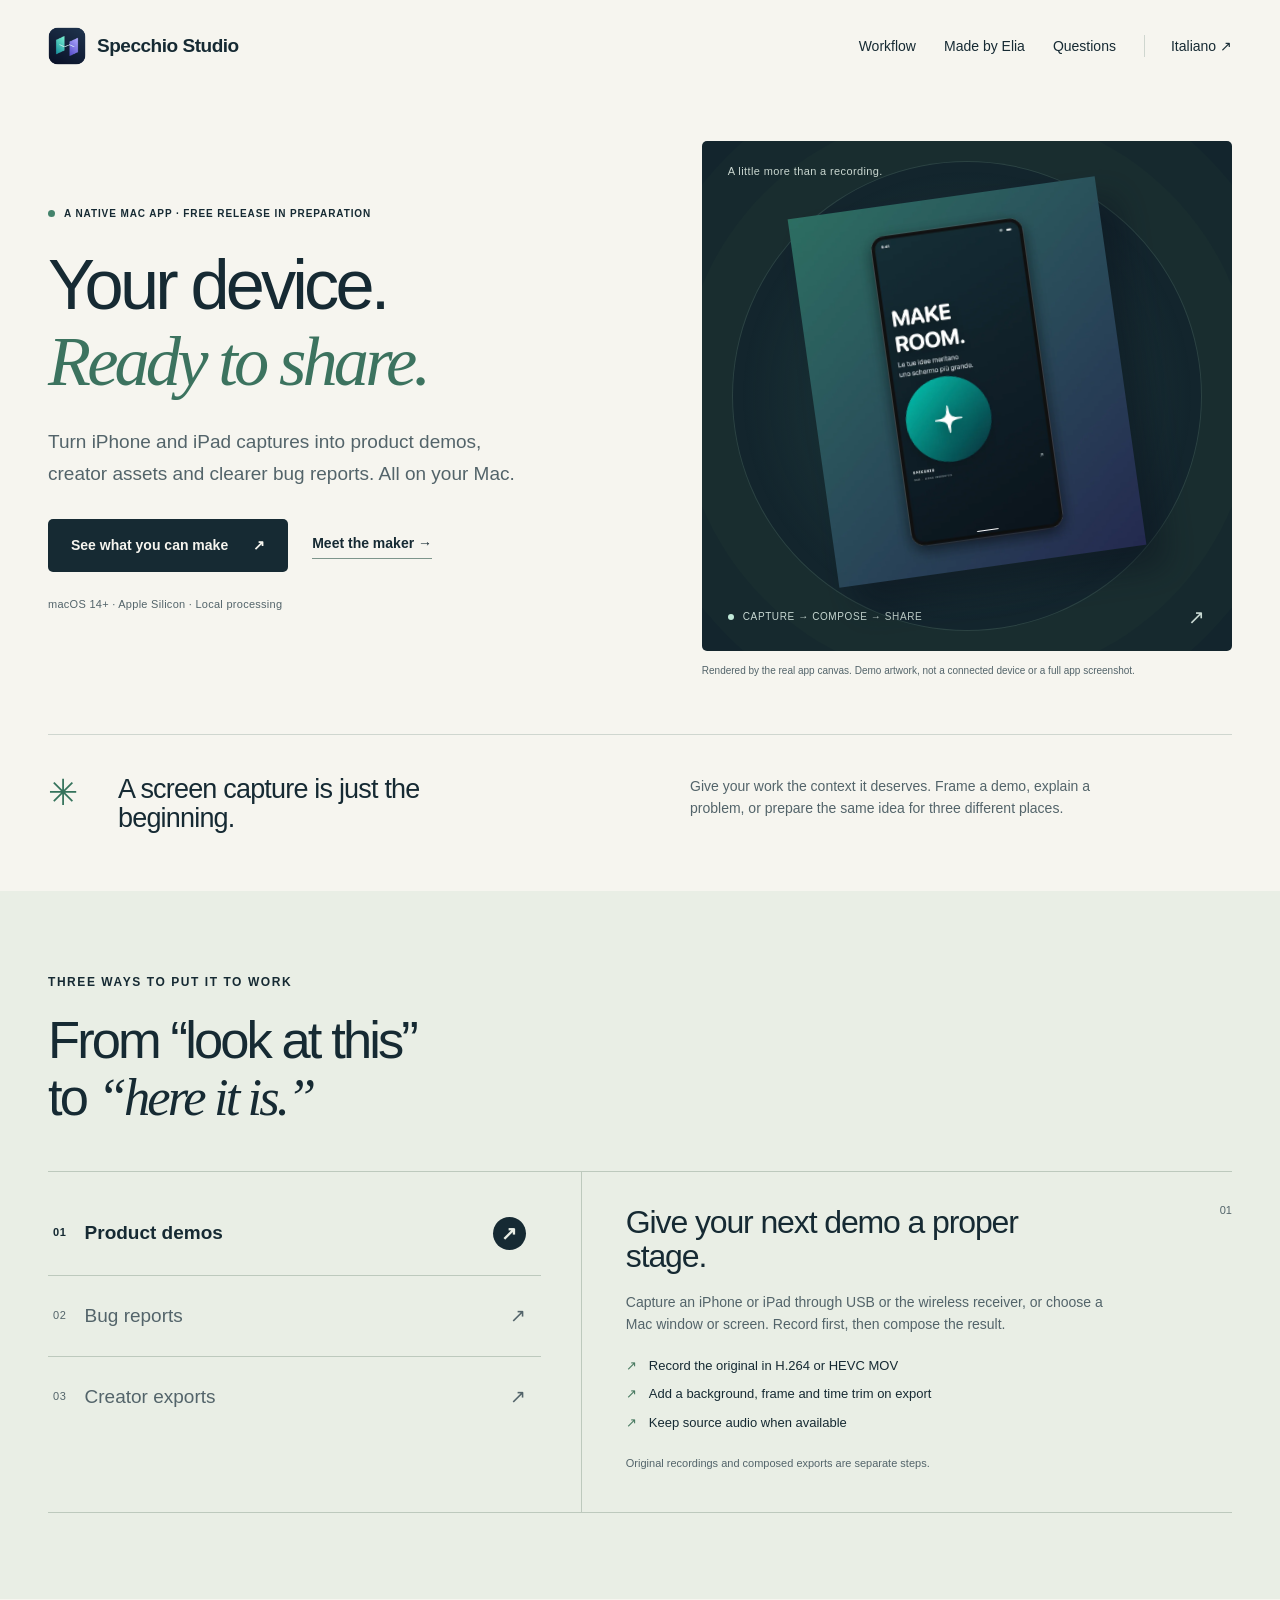
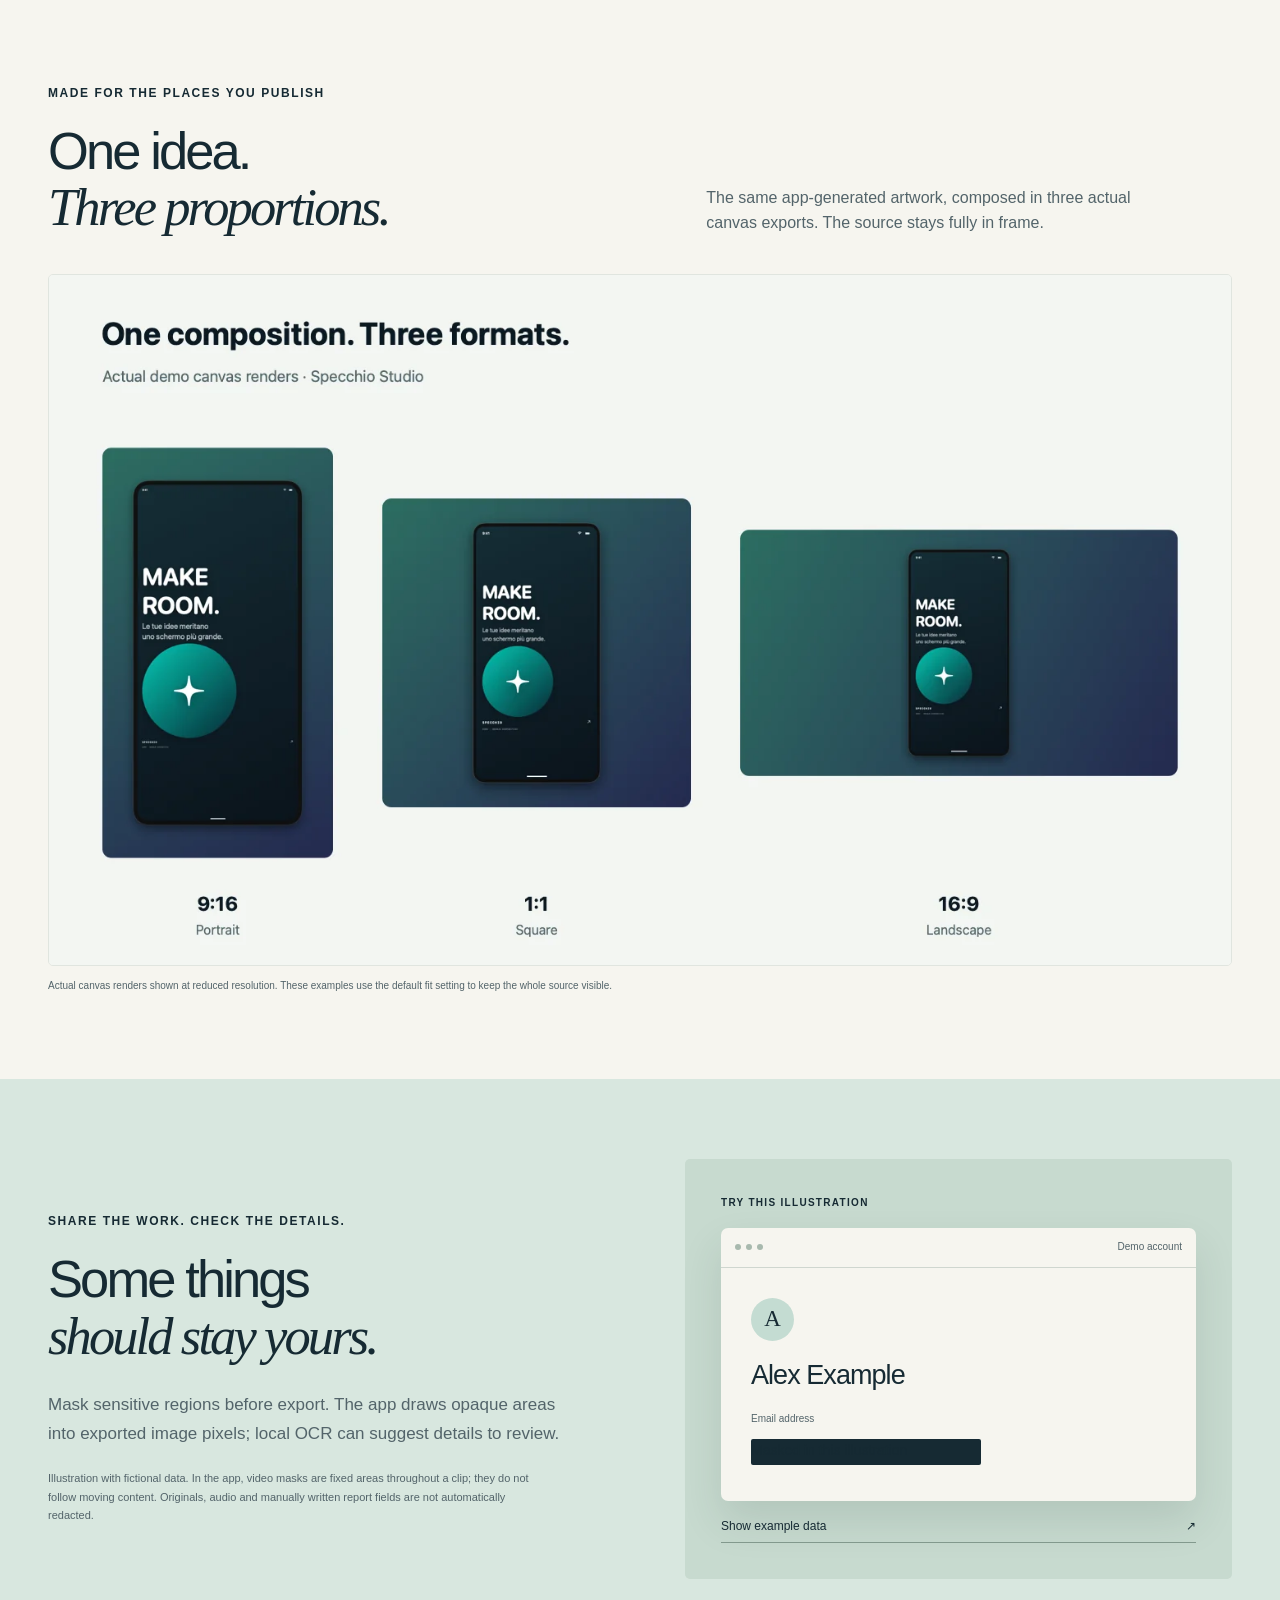
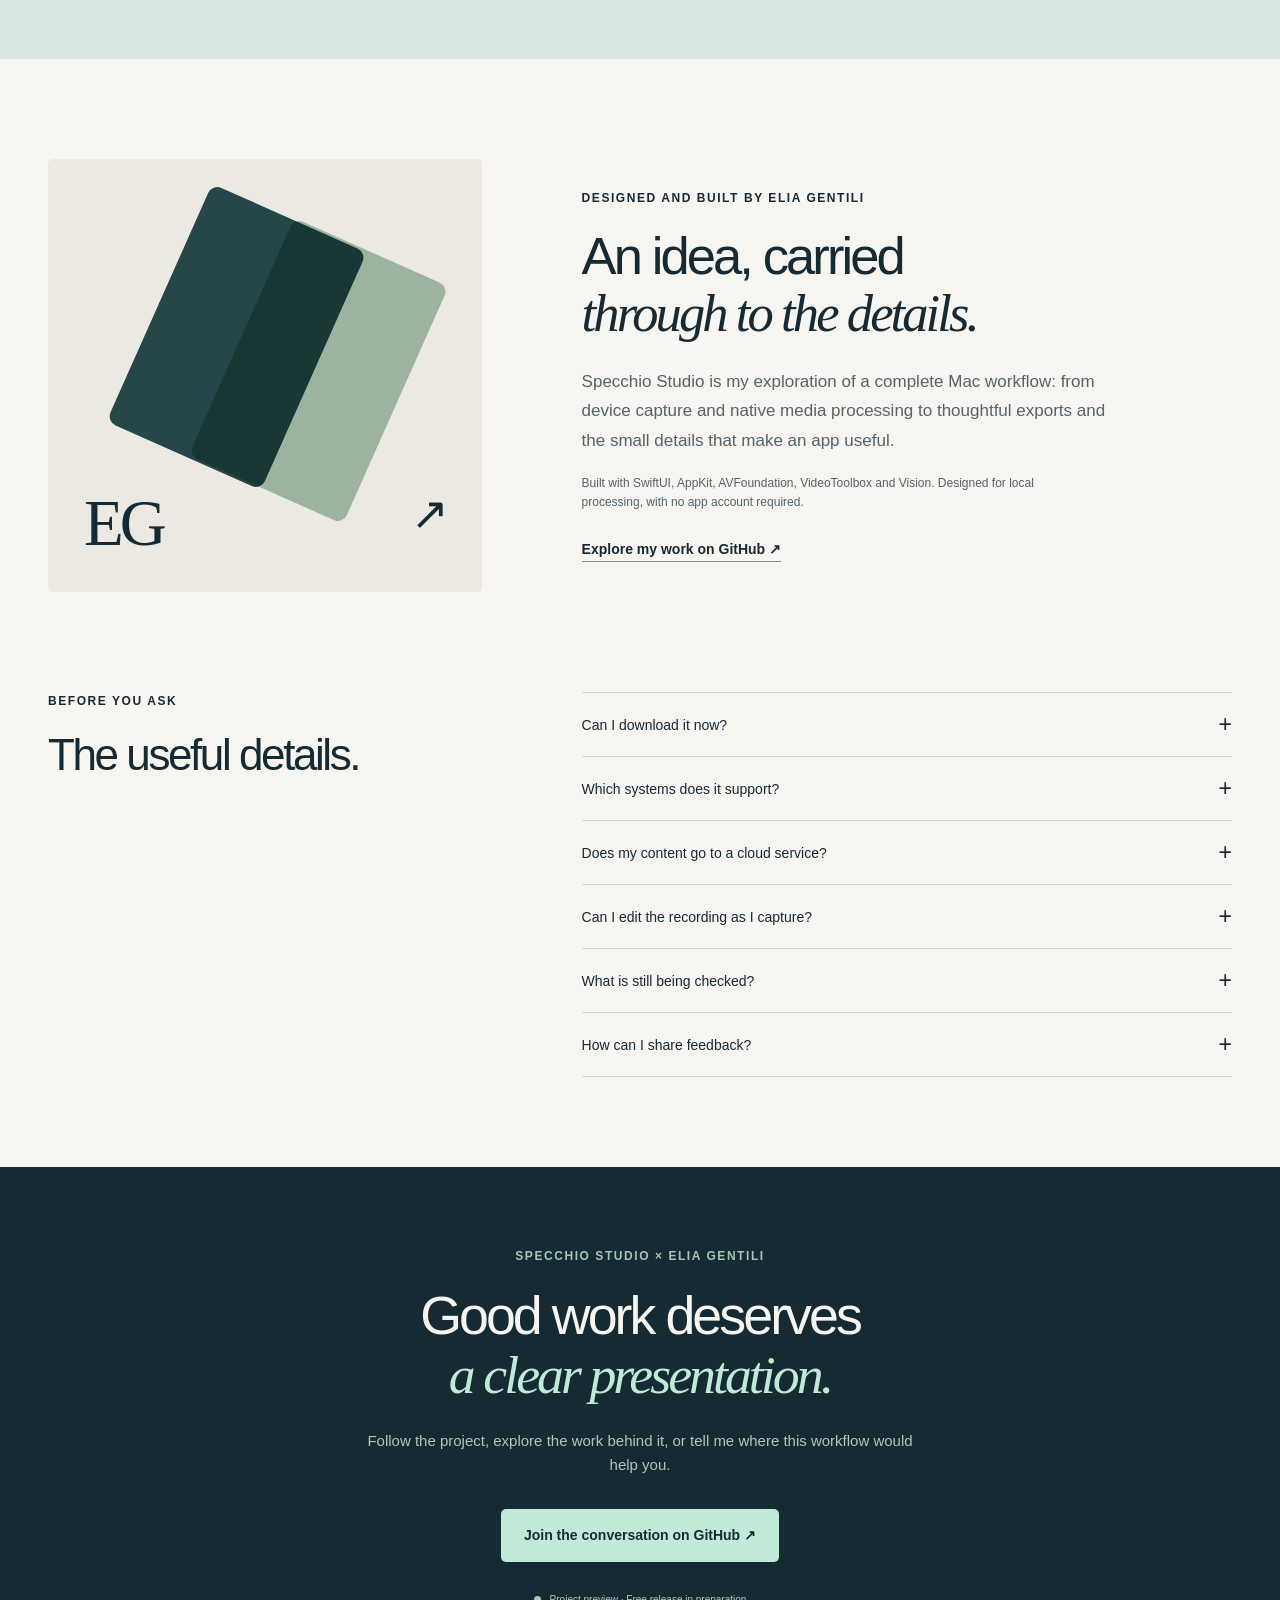
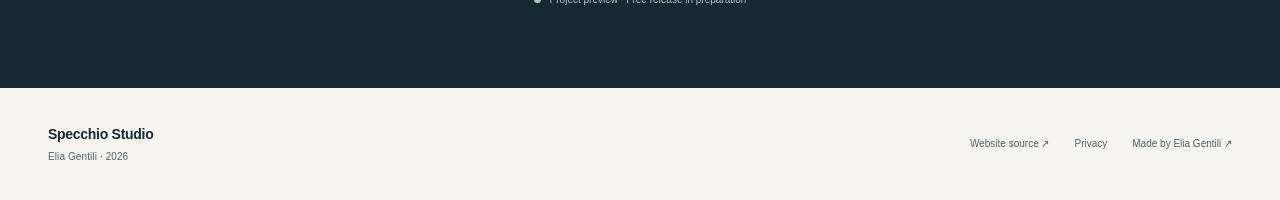
==== docs/index.html @ d6e0bd84 "Build bilingual product marketing and GitHub Pages preview" ====
<!doctype html>
<html lang="en" class="no-js"><head><meta charset="utf-8"><meta name="viewport" content="width=device-width, initial-scale=1">
<title>Specchio Studio — Your device. Ready to share.</title><meta name="description" content="A native Mac workflow by Elia Gentili for iPhone and iPad demos, annotated bug reports and creator exports. Preview of a free release in preparation.">
<meta name="theme-color" content="#f6f5ef"><meta name="color-scheme" content="light">
<link rel="canonical" href="https://eliagentili.github.io/specchio-studio-site/"><link rel="alternate" hreflang="en" href="https://eliagentili.github.io/specchio-studio-site/"><link rel="alternate" hreflang="it" href="https://eliagentili.github.io/specchio-studio-site/it/"><link rel="alternate" hreflang="x-default" href="https://eliagentili.github.io/specchio-studio-site/">
<meta property="og:type" content="website"><meta property="og:title" content="Specchio Studio — Your device. Ready to share."><meta property="og:description" content="A native Mac workflow by Elia Gentili for iPhone and iPad demos, annotated bug reports and creator exports. Preview of a free release in preparation."><meta property="og:url" content="https://eliagentili.github.io/specchio-studio-site/"><meta property="og:site_name" content="Specchio Studio"><meta property="og:locale" content="en_US"><meta property="og:image" content="https://eliagentili.github.io/specchio-studio-site/assets/social-card.png"><meta property="og:image:width" content="1200"><meta property="og:image:height" content="630"><meta property="og:image:alt" content="Specchio Studio — Elia Gentili">
<meta name="twitter:image:alt" content="Specchio Studio — Elia Gentili"><meta name="twitter:card" content="summary_large_image"><meta name="twitter:title" content="Specchio Studio — Your device. Ready to share."><meta name="twitter:description" content="A native Mac workflow by Elia Gentili for iPhone and iPad demos, annotated bug reports and creator exports. Preview of a free release in preparation."><meta name="twitter:image" content="https://eliagentili.github.io/specchio-studio-site/assets/social-card.png">
<link rel="icon" href="assets/favicon.svg" type="image/svg+xml"><link rel="apple-touch-icon" href="assets/app-icon.png"><link rel="stylesheet" href="styles.css"><script src="site.js" defer></script><script type="application/ld+json">{"@context": "https://schema.org", "@type": "WebSite", "name": "Specchio Studio", "url": "https://eliagentili.github.io/specchio-studio-site/", "inLanguage": ["en", "it"], "description": "A native Mac workflow by Elia Gentili for iPhone and iPad demos, annotated bug reports and creator exports. Preview of a free release in preparation.", "author": {"@type": "Person", "name": "Elia Gentili", "url": "https://github.com/eliagentili"}}</script></head><body><a class="skip" href="#main">Skip to content</a>
<header class="shell header"><a class="brand" href="./" aria-label="Specchio Studio"><img src="assets/app-icon.png" width="38" height="38" alt=""><span>Specchio Studio</span></a><nav aria-label="Main navigation"><a href="#workflow">Workflow</a><a href="#maker">Made by Elia</a><a href="#questions">Questions</a><a class="language" href="it/" lang="it" hreflang="it">Italiano <span aria-hidden="true">↗</span></a></nav></header>
<main id="main">
<section class="shell hero"><div class="hero-copy"><p class="eyebrow status"><span></span>A native Mac app · Free release in preparation</p><h1>Your device.<br><em>Ready to share.</em></h1><p class="hero-intro">Turn iPhone and iPad captures into product demos, creator assets and clearer bug reports. All on your Mac.</p><div class="actions"><a class="button" href="#workflow">See what you can make <span aria-hidden="true">↗</span></a><a class="text-link" href="#maker">Meet the maker <span aria-hidden="true">→</span></a></div><p class="requirements">macOS 14+ · Apple Silicon · Local processing</p></div><figure class="hero-figure"><div class="stage"><p class="stage-label">A little more than a recording.</p><div class="stage-orbit" aria-hidden="true"></div><img class="hero-art" src="assets/demo-preview.webp" width="1000" height="1200" alt="Actual app-generated demo composition: MAKE ROOM artwork in a generic device frame on a green and navy background." fetchpriority="high"><div class="stage-bottom"><span class="stage-dot"></span>Capture → Compose → Share<span aria-hidden="true">↗</span></div></div><figcaption>Rendered by the real app canvas. Demo artwork, not a connected device or a full app screenshot.</figcaption></figure></section>
<div class="shell bridge"><span class="asterisk" aria-hidden="true">✳</span><h2>A screen capture is just the beginning.</h2><p>Give your work the context it deserves. Frame a demo, explain a problem, or prepare the same idea for three different places.</p></div>
<section class="workflow-wrap" id="workflow"><div class="shell"><p class="eyebrow">Three ways to put it to work</p><h2 class="section-title">From “look at this”<br>to <em>“here it is.”</em></h2><div class="workflow"><div class="workflow-tabs" role="tablist" aria-label="Workflows"><button id="tab-0" class="workflow-tab" role="tab" aria-selected="true" aria-controls="panel-0" tabindex="0" type="button"><span>01</span>Product demos<span class="tab-arrow" aria-hidden="true">↗</span></button><button id="tab-1" class="workflow-tab" role="tab" aria-selected="false" aria-controls="panel-1" tabindex="-1" type="button"><span>02</span>Bug reports<span class="tab-arrow" aria-hidden="true">↗</span></button><button id="tab-2" class="workflow-tab" role="tab" aria-selected="false" aria-controls="panel-2" tabindex="-1" type="button"><span>03</span>Creator exports<span class="tab-arrow" aria-hidden="true">↗</span></button></div><div class="workflow-panels"><section id="panel-0" class="workflow-panel" role="tabpanel" aria-labelledby="tab-0" tabindex="0" ><span class="panel-number" aria-hidden="true">01</span><h3>Give your next demo a proper stage.</h3><p>Capture an iPhone or iPad through USB or the wireless receiver, or choose a Mac window or screen. Record first, then compose the result.</p><ul><li>Record the original in H.264 or HEVC MOV</li><li>Add a background, frame and time trim on export</li><li>Keep source audio when available</li></ul><p class="fine">Original recordings and composed exports are separate steps.</p></section><section id="panel-1" class="workflow-panel" role="tabpanel" aria-labelledby="tab-1" tabindex="0" hidden><span class="panel-number" aria-hidden="true">02</span><h3>Make the problem easier to understand.</h3><p>Put steps, expected behavior and the actual result beside an annotated screenshot. Export one folder with Markdown, JSON and image attachments.</p><ul><li>Annotate and extract text with local OCR</li><li>Draw opaque masks or review OCR suggestions</li><li>Unmasked originals are excluded by default</li></ul><p class="fine">Review report text and attachments before sharing. Detection can miss sensitive details.</p></section><section id="panel-2" class="workflow-panel" role="tabpanel" aria-labelledby="tab-2" tabindex="0" hidden><span class="panel-number" aria-hidden="true">03</span><h3>One composition. More places to share it.</h3><p>Prepare portrait, square and landscape assets together, with a cover and a file manifest. Save a style to make the next export feel consistent.</p><ul><li>9:16, 1:1 and 16:9 image or video packages</li><li>A cover with an optional title</li><li>Reusable backgrounds, framing and orientation</li></ul><p class="fine">Video presets: 1080 × 1920, 1080 × 1080 and 1920 × 1080.</p></section></div></div></div></section>
<section class="shell formats"><div class="split-heading"><div><p class="eyebrow">Made for the places you publish</p><h2 class="section-title">One idea.<br><em>Three proportions.</em></h2></div><p>The same app-generated artwork, composed in three actual canvas exports. The source stays fully in frame.</p></div><figure><img src="assets/formats-proof.webp" width="1440" height="840" alt="Three real app canvas renders of the same demo in portrait 9:16, square 1:1 and landscape 16:9." loading="lazy"><figcaption>Actual canvas renders shown at reduced resolution. These examples use the default fit setting to keep the whole source visible.</figcaption></figure></section>
<section class="privacy-wrap"><div class="shell privacy-grid"><div><p class="eyebrow">Share the work. Check the details.</p><h2 class="section-title">Some things<br><em>should stay yours.</em></h2><p class="section-body">Mask sensitive regions before export. The app draws opaque areas into exported image pixels; local OCR can suggest details to review.</p><p class="fine">Illustration with fictional data. In the app, video masks are fixed areas throughout a clip; they do not follow moving content. Originals, audio and manually written report fields are not automatically redacted.</p></div><div class="privacy-example"><p class="eyebrow">Try this illustration</p><div class="sample-card"><div class="sample-bar"><span></span><span></span><span></span><span class="sample-title">Demo account</span></div><div class="sample-content"><span class="avatar" aria-hidden="true">A</span><h3>Alex Example</h3><p>Email address</p><div class="sample-value" aria-live="polite"><span class="mask-placeholder">Masked in this illustration</span><span class="example-email" hidden>demo@example.invalid</span></div></div></div><button class="mask-toggle" type="button" aria-pressed="false" data-show="Show example data" data-hide="Hide example data">Show example data <span aria-hidden="true">↗</span></button></div></div></section>
<section class="shell maker" id="maker"><div class="maker-mark" aria-hidden="true"><div class="mirror-one"></div><div class="mirror-two"></div><span>EG<span>↗</span></span></div><div><p class="eyebrow">Designed and built by Elia Gentili</p><h2 class="section-title">An idea, carried<br><em>through to the details.</em></h2><p class="section-body">Specchio Studio is my exploration of a complete Mac workflow: from device capture and native media processing to thoughtful exports and the small details that make an app useful.</p><p class="maker-stack">Built with SwiftUI, AppKit, AVFoundation, VideoToolbox and Vision. Designed for local processing, with no app account required.</p><a class="text-link" href="https://github.com/eliagentili">Explore my work on GitHub ↗</a></div></section>
<section class="shell questions" id="questions"><div><p class="eyebrow">Before you ask</p><h2 class="section-title">The useful details.</h2></div><div class="faq-list"><details><summary>Can I download it now?<span aria-hidden="true">+</span></summary><p>This is a preview. A free release is being prepared; there is no public app download yet. Release review and further physical-device testing are still in progress.</p></details><details><summary>Which systems does it support?<span aria-hidden="true">+</span></summary><p>The current target is macOS 14 or later on Apple Silicon. The app captures iPhone, iPad and Mac sources. There are no Windows or Linux versions. The current app interface is in Italian.</p></details><details><summary>Does my content go to a cloud service?<span aria-hidden="true">+</span></summary><p>Capture, OCR and composition run locally on your Mac, without an app account. This website has no analytics, advertising, remote fonts or third-party embeds. GitHub hosts it and handles ordinary request data.</p></details><details><summary>Can I edit the recording as I capture?<span aria-hidden="true">+</span></summary><p>The app records the source first. You then open the video composition tool to add framing, backgrounds, trim and fixed privacy masks. Composed video exports use H.264.</p></details><details><summary>What is still being checked?<span aria-hidden="true">+</span></summary><p>More tests with physical devices, long sessions and first launch on another Mac are pending. The current local build is not notarized. Code and asset provenance, name availability and distribution rights also need review before an app release.</p></details><details><summary>How can I share feedback?<span aria-hidden="true">+</span></summary><p>Use the public website repository for suggestions about the project and its presentation. Do not include personal data or private recordings in a public issue.</p></details></div></section>
<section class="closing"><div class="shell"><p class="eyebrow">Specchio Studio × Elia Gentili</p><h2 class="section-title">Good work deserves<br><em>a clear presentation.</em></h2><p>Follow the project, explore the work behind it, or tell me where this workflow would help you.</p><a class="button light" href="https://github.com/eliagentili/specchio-studio-site/issues">Join the conversation on GitHub ↗</a><p class="closing-status"><span></span>Project preview · Free release in preparation</p></div></section></main><footer class="shell footer"><a class="wordmark" href="./">Specchio Studio<span class="footer-by">Elia Gentili · 2026</span></a><div><a href="https://github.com/eliagentili/specchio-studio-site">Website source ↗</a><a href="privacy.html">Privacy</a><a href="https://github.com/eliagentili">Made by Elia Gentili ↗</a></div></footer></body></html>
---- docs/styles.css ----
:root{--paper:#f6f5ef;--ink:#162a33;--muted:#53646a;--mint:#c1e9d8;--line:#cfd6cf;--serif:Georgia,'Times New Roman',serif;--sans:-apple-system,BlinkMacSystemFont,'Segoe UI',sans-serif}*{box-sizing:border-box}html{scroll-behavior:smooth;scroll-padding-top:32px}body{margin:0;background:var(--paper);color:var(--ink);font-family:var(--sans);font-size:16px;line-height:1.6;-webkit-font-smoothing:antialiased}a{color:inherit;text-underline-offset:5px}button{font:inherit;cursor:pointer}a,button,summary{-webkit-tap-highlight-color:transparent}a:focus-visible,button:focus-visible,summary:focus-visible,[tabindex]:focus-visible{outline:3px solid #417e69;outline-offset:6px}button[hidden],[hidden]{display:none!important}img{max-width:100%;height:auto;display:block}figure,p,h1,h2,h3{margin:0}em{font-family:var(--serif);font-weight:400}h1,h2,h3{line-height:1.08;font-weight:500;letter-spacing:-.055em}h1{font-size:clamp(54px,5.5vw,82px)}h1 em{color:#3c735f}h3{font-size:32px;letter-spacing:-.035em}.shell{width:min(1256px,calc(100% - 96px));margin-inline:auto}.header{display:flex;align-items:center;justify-content:space-between;gap:30px;padding-block:27px}.brand{display:flex;align-items:center;gap:11px;font-weight:650;letter-spacing:-.025em;text-decoration:none;font-size:19px}.brand img{border-radius:10px}.header nav{display:flex;gap:28px;align-items:center}.header nav a{font-size:14px;text-decoration:none}.header nav a:hover{text-decoration:underline}.language{border-left:1px solid var(--line);padding-left:26px}.skip{position:absolute;top:-100px;left:20px;z-index:20;background:var(--ink);color:white;padding:12px 20px}.skip:focus{top:12px}.hero{display:grid;grid-template-columns:1.12fr 1fr;gap:60px;padding-top:49px;padding-bottom:55px;align-items:center}.eyebrow{font-size:12px;text-transform:uppercase;letter-spacing:.13em;line-height:1.5;font-weight:600}.status{display:flex;gap:9px;align-items:center;font-size:10px;letter-spacing:.09em;margin-bottom:26px}.status span,.closing-status span{width:7px;height:7px;flex-shrink:0;background:#44836c;border-radius:100%}.hero-intro{font-size:19px;line-height:1.65;max-width:490px;color:var(--muted);margin-top:27px}.actions{display:flex;gap:24px;align-items:center;flex-wrap:wrap;margin-top:30px}.button{display:inline-flex;align-items:center;gap:25px;background:var(--ink);color:var(--paper);padding:16px 23px;border-radius:5px;text-decoration:none;font-size:14px;font-weight:600;line-height:1.5;transition:transform .2s,background .2s}.button:hover{background:#2c4b51;transform:translateY(-2px)}.text-link{font-size:14px;font-weight:600;text-decoration:none;border-bottom:1px solid #7d958b;padding-bottom:4px}.text-link:hover{border-color:var(--ink)}.requirements{margin-top:24px;font-size:11px;letter-spacing:.025em;color:var(--muted)}.stage{position:relative;isolation:isolate;overflow:hidden;background:#13252d;border-radius:5px;padding:22px 26px 18px;min-height:510px;display:flex;flex-direction:column}.stage-label{color:#c9d6cf;font-size:11px;letter-spacing:.035em;z-index:2}.hero-art{width:310px;height:372px;object-fit:contain;align-self:center;transform:rotate(-8deg);margin:15px 0 24px;z-index:2;filter:drop-shadow(18px 23px 16px #08111b70)}.stage-orbit{width:470px;height:470px;border:1px solid #44605880;border-radius:50%;position:absolute;left:50%;top:50%;transform:translate(-50%,-50%);z-index:-1;box-shadow:0 0 0 52px #29463b25,0 0 0 104px #29463b20;background:radial-gradient(circle,#34625870,transparent 68%)}.stage-bottom{display:flex;align-items:center;gap:9px;color:#c8d8d2;letter-spacing:.06em;text-transform:uppercase;font-size:10px;margin-top:auto}.stage-bottom>span:last-child{margin-left:auto;font-size:20px}.stage-dot{width:6px;height:6px;background:var(--mint);border-radius:50%}figcaption{font-size:10px;line-height:1.6;color:var(--muted);margin-top:12px;max-width:600px}.bridge{padding:40px 0 58px;border-top:1px solid var(--line);display:grid;grid-template-columns:40px 1fr 1fr;gap:30px;align-items:start}.asterisk{font-size:36px;line-height:1;color:#35735c}.bridge h2{font-size:27px;letter-spacing:-.03em;max-width:360px}.bridge p{font-size:14px;color:var(--muted);max-width:425px}.workflow-wrap{background:#e9eee5;padding-block:82px 86px}.section-title{font-size:clamp(38px,4.1vw,61px);margin-top:21px}.workflow{display:grid;grid-template-columns:.9fr 1.1fr;margin-top:45px;border-top:1px solid #bdc9bd;border-bottom:1px solid #bdc9bd}.workflow-tabs{padding:20px 40px 20px 0}.workflow-tab{border:0;border-bottom:1px solid #bdc9bd;background:transparent;width:100%;padding:25px 15px 25px 5px;text-align:left;display:flex;align-items:center;gap:18px;color:var(--muted);font-size:19px}.workflow-tab:last-child{border-bottom:0}.workflow-tab>span:first-child{font-size:11px;font-variant-numeric:tabular-nums;letter-spacing:.06em}.tab-arrow{margin-left:auto}.workflow-tab[aria-selected=true]{color:var(--ink);font-weight:600}.workflow-tab[aria-selected=true] .tab-arrow{background:var(--ink);color:#e9eee5;width:33px;height:33px;text-align:center;border-radius:50%;line-height:33px}.workflow-panels{border-left:1px solid #bdc9bd;padding:33px 0 32px 44px;min-height:340px;position:relative}.workflow-panel{max-width:580px}.workflow-panel h3{max-width:450px;padding-right:35px}.workflow-panel p{font-size:14px;margin-top:17px;color:var(--muted);max-width:480px}.workflow-panel ul{list-style:none;padding:0;margin:20px 0;font-size:13px}.workflow-panel li{position:relative;padding-left:23px;margin-bottom:8px}.workflow-panel li:before{content:'↗';position:absolute;left:0;color:#47785f}.fine{font-size:11px!important;line-height:1.7!important;color:var(--muted)}.panel-number{position:absolute;right:0;top:30px;font-size:11px;color:var(--muted)}.formats{padding-block:85px}.split-heading{display:grid;grid-template-columns:1.1fr 1fr;align-items:end;gap:80px}.split-heading>p{font-size:16px;color:var(--muted);max-width:430px}.formats figure{margin-top:38px}.formats figure img{width:100%;border:1px solid #e0e5df;border-radius:5px}.privacy-wrap{background:#d8e7df;padding-block:80px}.privacy-grid{display:grid;grid-template-columns:1fr 1fr;gap:90px;align-items:center}.section-body{font-size:17px;line-height:1.75;color:var(--muted);margin-top:25px;max-width:535px}.privacy-grid .fine{margin-top:20px;max-width:505px}.privacy-example{padding:36px;background:#c7dacf;border-radius:5px}.privacy-example>.eyebrow{font-size:10px;margin-bottom:18px}.sample-card{background:var(--paper);box-shadow:0 20px 40px #243d3420;border-radius:7px;overflow:hidden}.sample-bar{height:40px;border-bottom:1px solid var(--line);display:flex;align-items:center;gap:5px;padding:0 14px}.sample-bar>span:not(.sample-title){width:6px;height:6px;background:#a8b9ae;border-radius:100%}.sample-title{margin-left:auto;font-size:10px;color:var(--muted)}.sample-content{padding:30px}.avatar{display:grid;place-items:center;width:43px;height:43px;background:#c4dcd2;border-radius:50%;margin-bottom:20px;font-family:var(--serif);font-size:23px}.sample-content h3{font-size:27px}.sample-content p{font-size:10px;color:var(--muted);margin-top:21px}.sample-value{height:38px;margin-top:6px;font-size:14px;display:flex;align-items:center}.mask-placeholder{background:var(--ink);color:var(--ink);display:block;width:100%;max-width:230px;height:26px;border-radius:2px;overflow:hidden;user-select:none}.mask-toggle{background:transparent;border:0;border-bottom:1px solid #82998d;display:flex;align-items:center;justify-content:space-between;gap:12px;font-size:12px;padding:16px 0 6px;width:100%;color:var(--ink)}.maker{display:grid;grid-template-columns:.8fr 1.2fr;gap:100px;align-items:center;padding-block:100px}.maker-mark{background:#ebe9e1;position:relative;aspect-ratio:1;border-radius:5px;overflow:hidden;display:flex;align-items:end;padding:36px}.mirror-one,.mirror-two{position:absolute;width:39%;height:60%;transform:rotate(24deg);top:11%;left:24%;background:#254749;border-radius:10px}.mirror-two{left:43%;top:19%;background:#a9c5b4;mix-blend-mode:multiply}.maker-mark>span{font-family:var(--serif);font-size:65px;letter-spacing:-.06em;line-height:1;width:100%;display:flex;justify-content:space-between}.maker-mark>span>span{font-family:var(--sans);font-size:45px}.maker-stack{font-size:12px;color:var(--muted);margin:18px 0 24px;max-width:500px}.questions{display:grid;grid-template-columns:.8fr 1.2fr;gap:100px;padding-block:0 90px}.questions .section-title{font-size:44px}.faq-list details{border-top:1px solid var(--line)}.faq-list details:last-child{border-bottom:1px solid var(--line)}summary{list-style:none;cursor:pointer;display:flex;align-items:center;justify-content:space-between;gap:20px;padding:20px 0;font-size:14px;font-weight:500}summary::-webkit-details-marker{display:none}summary span{font-size:23px;font-weight:300;line-height:1}details[open] summary span{transform:rotate(45deg)}details p{font-size:13px;color:var(--muted);padding:0 28px 22px 0;max-width:550px}.closing{background:var(--ink);color:var(--paper);padding-block:80px;text-align:center}.closing .eyebrow{color:#a5c5b6}.closing .section-title{font-size:clamp(36px,4.2vw,61px)}.closing .section-title em{color:var(--mint)}.closing p:not(.eyebrow){font-size:15px;color:#b4c4c4;max-width:560px;margin:25px auto}.button.light{background:var(--mint);color:var(--ink);margin-top:7px}.button.light:hover{background:#d6f1e4}.closing p.closing-status{font-size:10px;display:flex;align-items:center;justify-content:center;gap:9px;margin-bottom:0;margin-top:30px}.closing-status span{background:#9bcfb6}.footer{display:flex;justify-content:space-between;align-items:center;gap:30px;padding-block:35px}.footer .wordmark{font-size:14px;text-decoration:none;font-weight:600;letter-spacing:-.02em}.footer-by{display:block;font-size:10px;font-weight:400;letter-spacing:.01em;color:var(--muted);margin-top:4px}.footer>div{display:flex;gap:25px;flex-wrap:wrap}.footer>div a{font-size:10px;text-decoration:none;color:var(--muted)}.footer>div a:hover{text-decoration:underline}.prose{max-width:800px;padding-block:80px 100px;min-height:70vh}.prose h1{font-size:clamp(45px,6vw,70px);margin-block:22px 40px}.prose p:not(.eyebrow){margin-bottom:25px;color:var(--muted)}.prose .button{margin-top:15px}@media(min-width:1500px){.hero{padding-top:70px;padding-bottom:75px}.stage{min-height:570px}.hero-art{width:345px;height:414px;margin-top:22px}}@media(max-width:1100px){.shell{width:calc(100% - 64px)}.hero{gap:35px;grid-template-columns:1.1fr 1fr}.stage{min-height:465px;padding-inline:20px}.hero-art{width:270px;height:324px}.hero-intro{font-size:17px}.actions{gap:18px}.button{padding:14px 18px;gap:13px}.privacy-grid{gap:50px}.privacy-example{padding:26px}.maker,.questions{gap:65px}.header nav{gap:18px}}@media(max-width:800px){.shell{width:calc(100% - 40px)}.header{padding-block:20px}.brand{font-size:16px}.brand img{width:32px;height:32px}.header nav{gap:18px}.header nav a:not(.language){display:none}.language{border-left:0;padding-left:0}.hero{grid-template-columns:1fr;padding-top:33px;gap:35px;padding-bottom:35px}.hero-copy{max-width:610px}.hero h1{font-size:clamp(50px,8.4vw,70px)}.hero-intro{font-size:18px;max-width:540px}.status{font-size:9px}.requirements{font-size:10px}.hero-figure{max-width:580px;width:100%;margin-inline:auto}.stage{min-height:460px}.hero-art{width:285px;height:342px;margin-block:9px 17px}.bridge{grid-template-columns:30px 1fr;gap:20px;padding-block:30px 40px}.bridge p{grid-column:2;max-width:560px}.bridge h2{max-width:none;font-size:25px}.asterisk{font-size:29px}.workflow-wrap{padding-block:55px}.section-title{font-size:clamp(37px,7vw,52px)}.workflow{grid-template-columns:1fr;margin-top:30px}.workflow-tabs{display:flex;padding:0;border-bottom:1px solid #bdc9bd;gap:15px}.workflow-tab{font-size:12px;gap:8px;padding:21px 0;border:0;align-items:center;justify-content:center}.workflow-tab .tab-arrow{display:none}.workflow-tab[aria-selected=true]{box-shadow:inset 0 -2px var(--ink)}.workflow-tab>span:first-child{font-size:9px}.workflow-panels{padding:30px 0;border:0;min-height:365px}.workflow-panel h3{font-size:29px}.workflow-panel p{max-width:600px}.workflow-panel ul{font-size:12px}.panel-number{top:30px}.split-heading{grid-template-columns:1fr;gap:23px}.split-heading>p{max-width:560px}.formats{padding-block:55px}.formats figure{margin-top:30px}.privacy-wrap{padding-block:55px}.privacy-grid{grid-template-columns:1fr;gap:30px}.privacy-example{max-width:500px;width:100%;padding:30px;margin-inline:auto}.section-body{font-size:16px}.maker{grid-template-columns:1fr;gap:35px;padding-block:55px}.maker-mark{max-width:360px;width:100%;aspect-ratio:1.2}.maker-mark>span{font-size:55px}.maker-stack{max-width:600px}.questions{grid-template-columns:1fr;gap:30px;padding-bottom:55px}.questions .section-title{font-size:38px}.closing{padding-block:55px}.footer{align-items:start;padding-block:28px;gap:25px}.footer>div{gap:12px;flex-direction:column}.prose{padding-block:45px 65px}}@media(prefers-reduced-motion:reduce){html{scroll-behavior:auto}*,*:before,*:after{transition:none!important;animation:none!important}}@media print{.header nav,.actions,.mask-toggle,.closing,.footer,.stage-orbit{display:none}.shell{width:100%}.hero,.privacy-grid,.maker,.questions{gap:25px}.workflow-panels [hidden]{display:block!important}.workflow-tabs{display:none}.workflow{display:block}.workflow-panel{break-inside:avoid;margin-bottom:30px}.stage{print-color-adjust:exact;-webkit-print-color-adjust:exact}body{font-size:12px}section{break-inside:avoid}}
.no-js .workflow-tabs,.no-js .mask-toggle{display:none}.no-js .workflow-panel[hidden]{display:block!important}.no-js .workflow-panel+.workflow-panel{margin-top:35px;padding-top:35px;border-top:1px solid var(--line)}.no-js .panel-number{display:none}
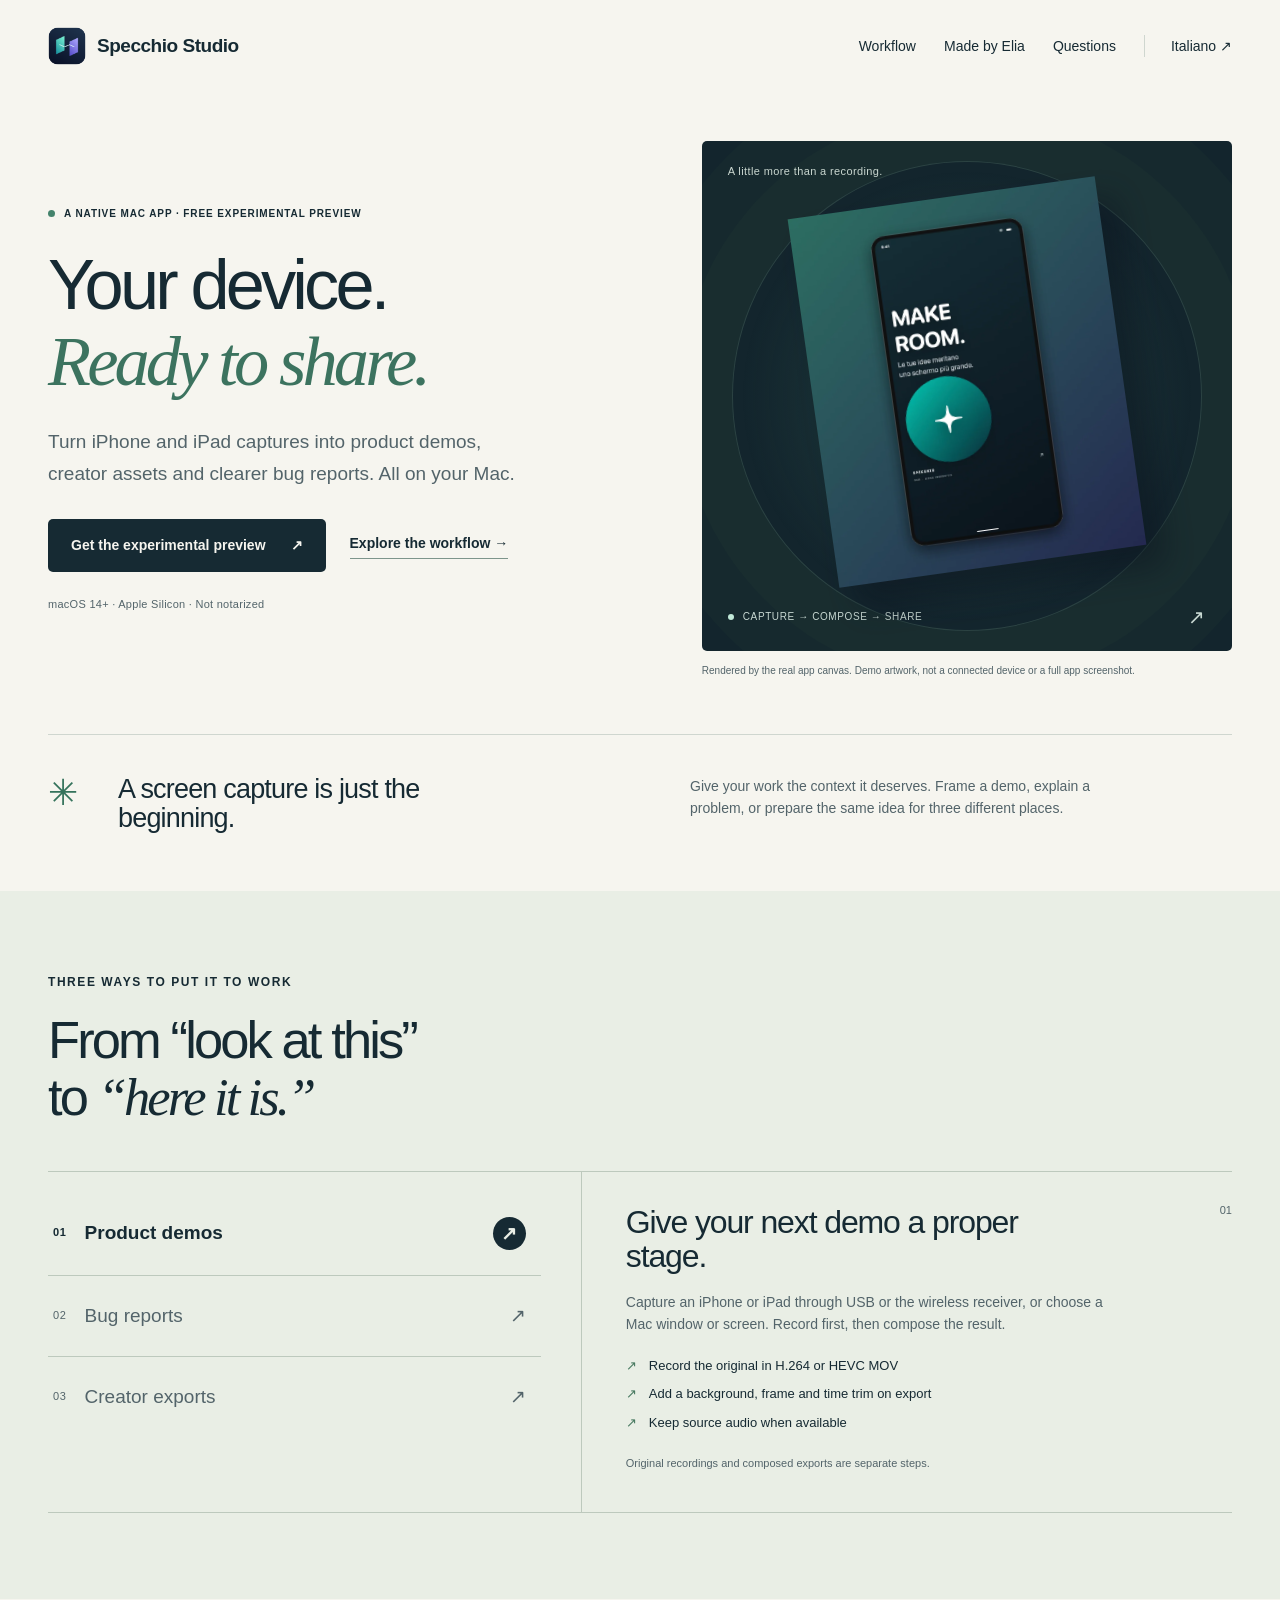
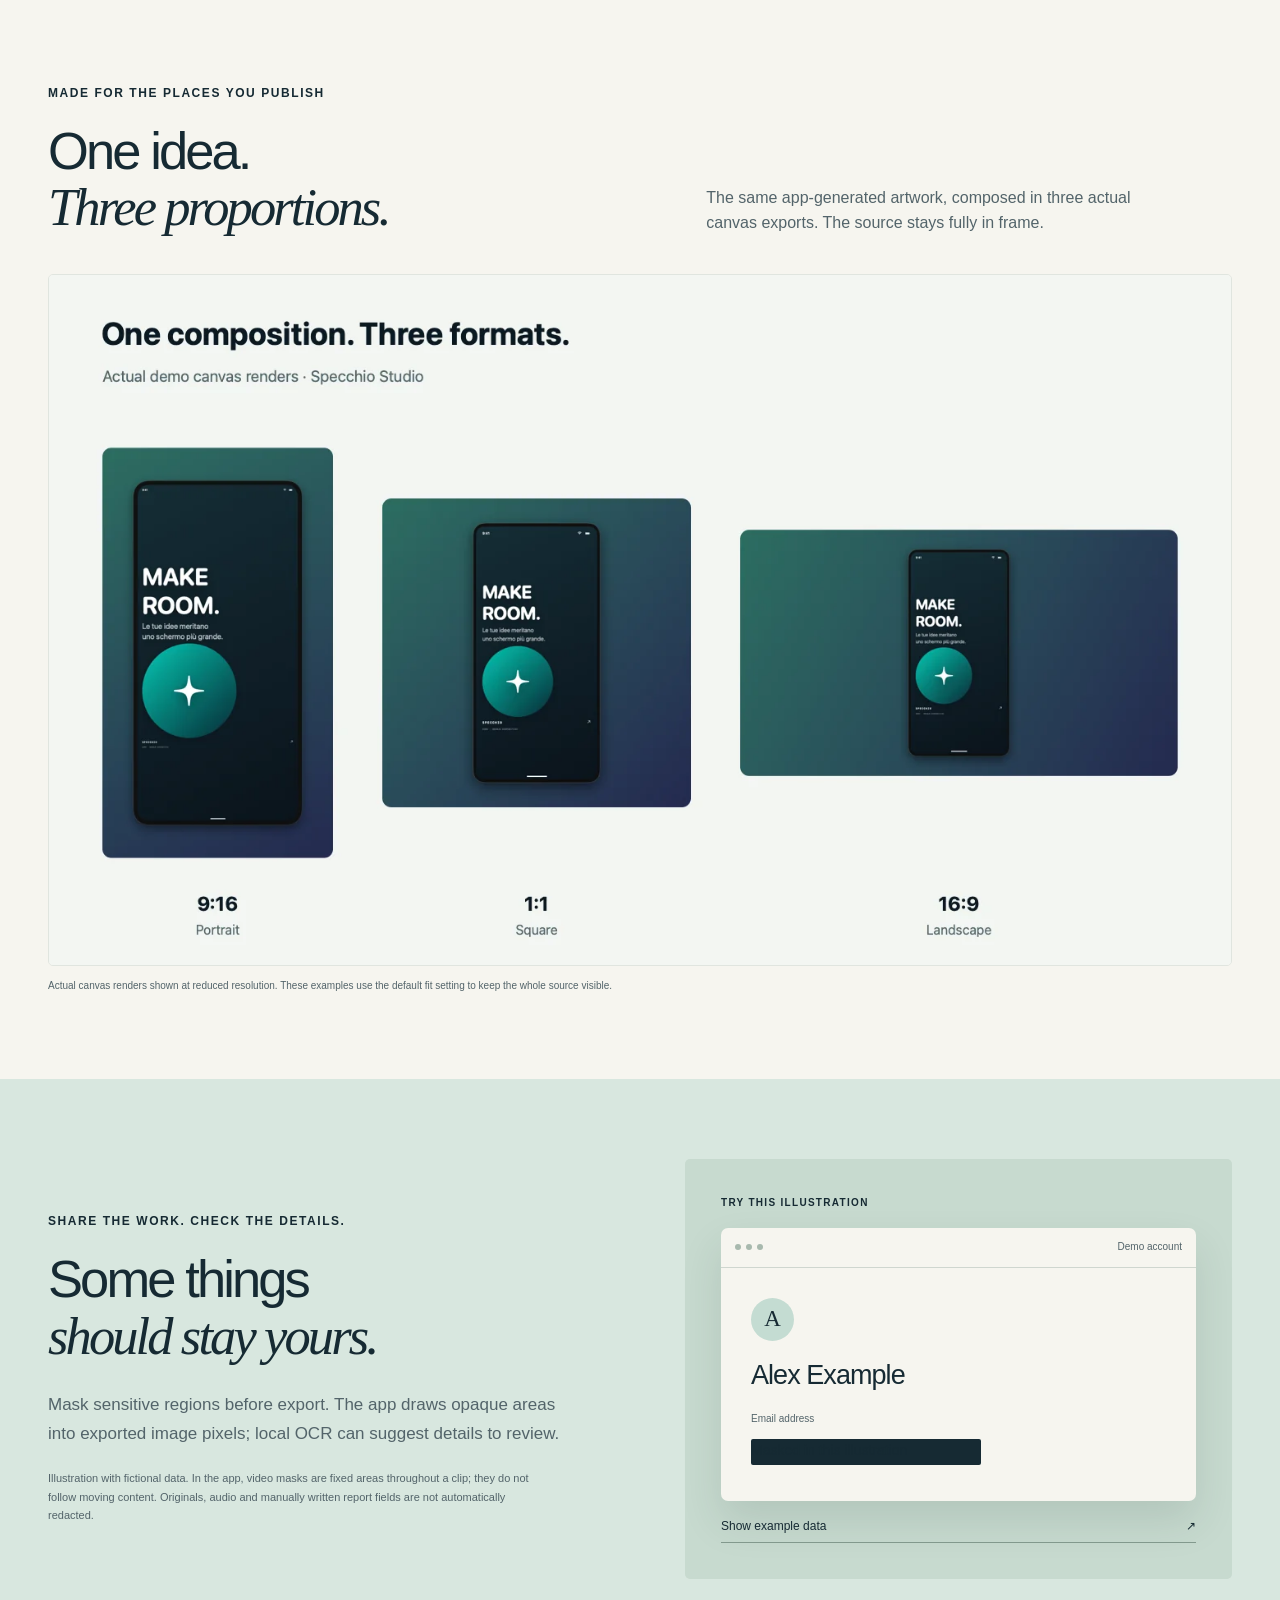
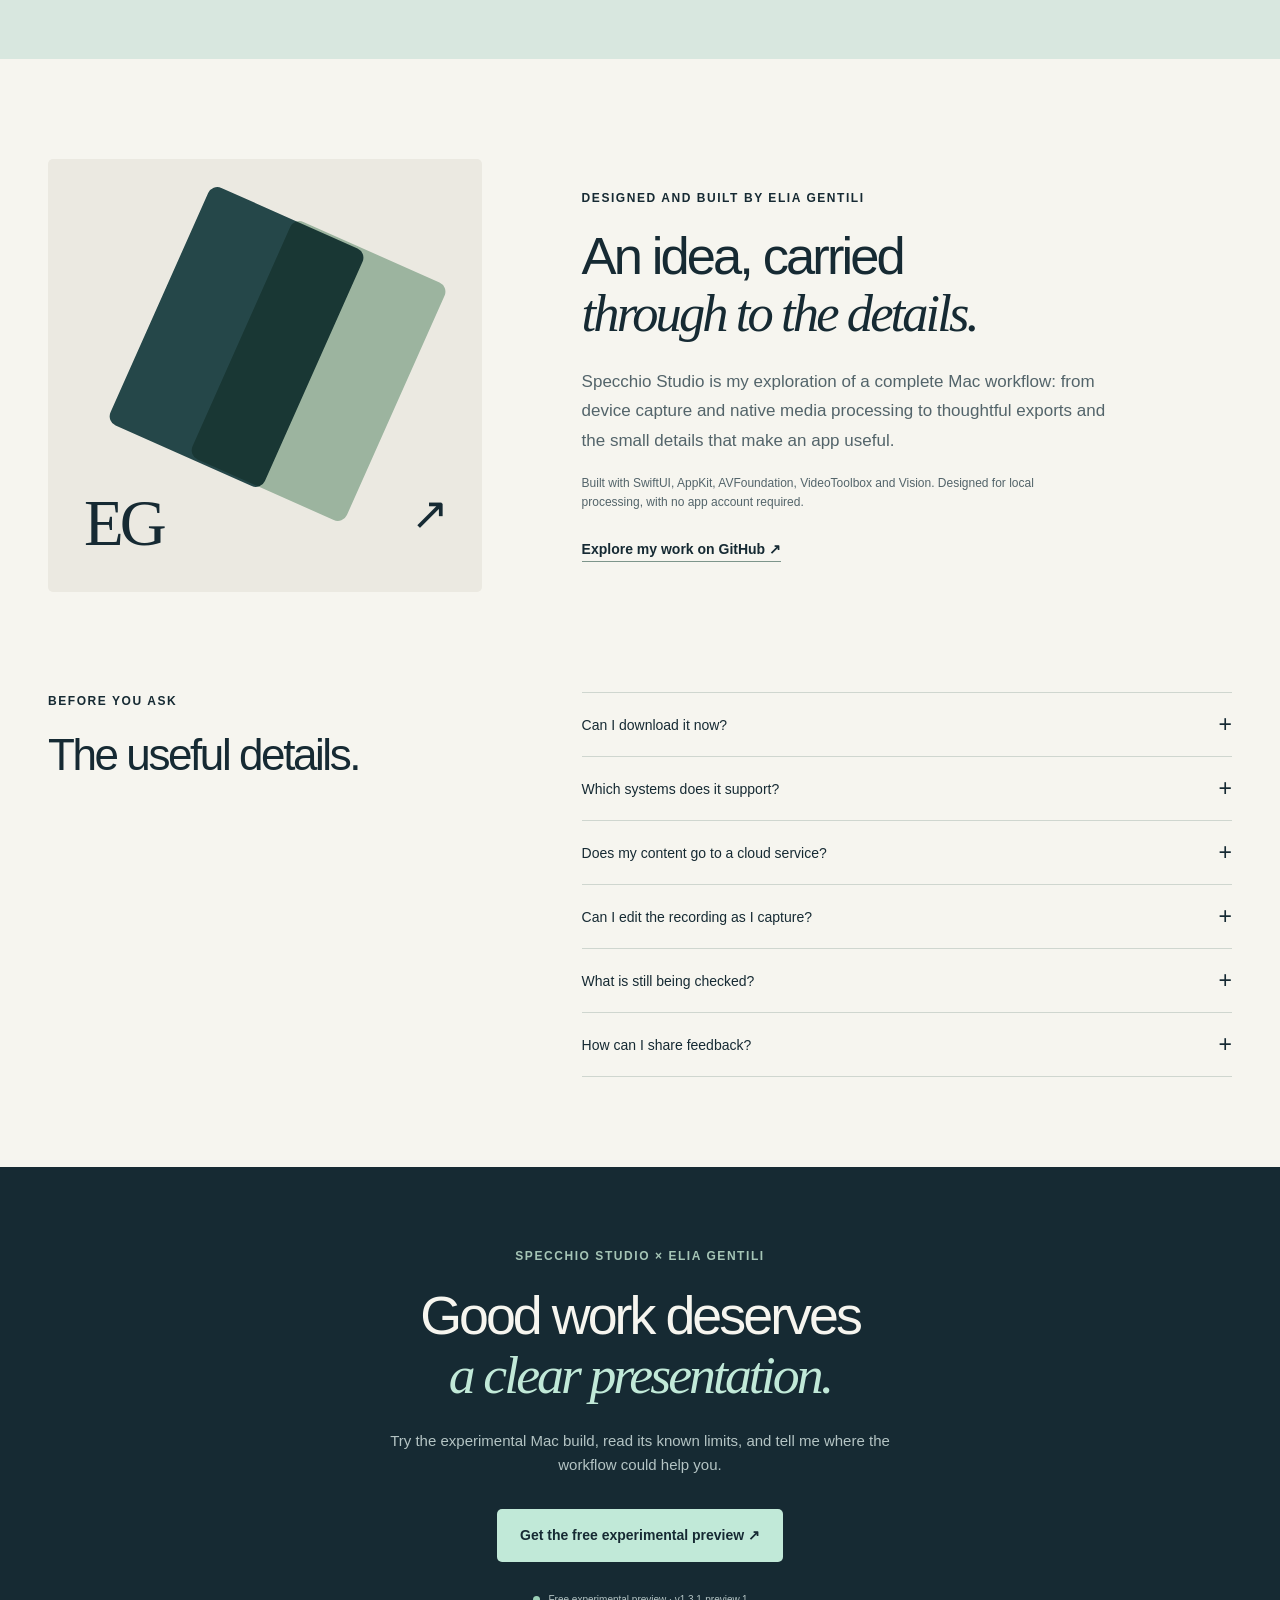
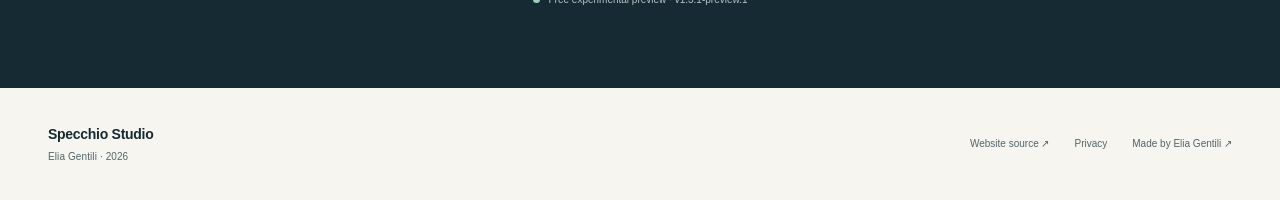
==== commit 716dbe68: "Announce the first experimental release with documented limits" ====
--- a/docs/index.html
+++ b/docs/index.html
@@ -1,18 +1,18 @@
 <!doctype html>
 <html lang="en" class="no-js"><head><meta charset="utf-8"><meta name="viewport" content="width=device-width, initial-scale=1">
-<title>Specchio Studio — Your device. Ready to share.</title><meta name="description" content="A native Mac workflow by Elia Gentili for iPhone and iPad demos, annotated bug reports and creator exports. Preview of a free release in preparation.">
+<title>Specchio Studio — Your device. Ready to share.</title><meta name="description" content="A native Mac workflow by Elia Gentili for iPhone and iPad demos, annotated bug reports and creator exports. Free experimental preview for Apple Silicon Macs.">
 <meta name="theme-color" content="#f6f5ef"><meta name="color-scheme" content="light">
 <link rel="canonical" href="https://eliagentili.github.io/specchio-studio-site/"><link rel="alternate" hreflang="en" href="https://eliagentili.github.io/specchio-studio-site/"><link rel="alternate" hreflang="it" href="https://eliagentili.github.io/specchio-studio-site/it/"><link rel="alternate" hreflang="x-default" href="https://eliagentili.github.io/specchio-studio-site/">
-<meta property="og:type" content="website"><meta property="og:title" content="Specchio Studio — Your device. Ready to share."><meta property="og:description" content="A native Mac workflow by Elia Gentili for iPhone and iPad demos, annotated bug reports and creator exports. Preview of a free release in preparation."><meta property="og:url" content="https://eliagentili.github.io/specchio-studio-site/"><meta property="og:site_name" content="Specchio Studio"><meta property="og:locale" content="en_US"><meta property="og:image" content="https://eliagentili.github.io/specchio-studio-site/assets/social-card.png"><meta property="og:image:width" content="1200"><meta property="og:image:height" content="630"><meta property="og:image:alt" content="Specchio Studio — Elia Gentili">
-<meta name="twitter:image:alt" content="Specchio Studio — Elia Gentili"><meta name="twitter:card" content="summary_large_image"><meta name="twitter:title" content="Specchio Studio — Your device. Ready to share."><meta name="twitter:description" content="A native Mac workflow by Elia Gentili for iPhone and iPad demos, annotated bug reports and creator exports. Preview of a free release in preparation."><meta name="twitter:image" content="https://eliagentili.github.io/specchio-studio-site/assets/social-card.png">
-<link rel="icon" href="assets/favicon.svg" type="image/svg+xml"><link rel="apple-touch-icon" href="assets/app-icon.png"><link rel="stylesheet" href="styles.css"><script src="site.js" defer></script><script type="application/ld+json">{"@context": "https://schema.org", "@type": "WebSite", "name": "Specchio Studio", "url": "https://eliagentili.github.io/specchio-studio-site/", "inLanguage": ["en", "it"], "description": "A native Mac workflow by Elia Gentili for iPhone and iPad demos, annotated bug reports and creator exports. Preview of a free release in preparation.", "author": {"@type": "Person", "name": "Elia Gentili", "url": "https://github.com/eliagentili"}}</script></head><body><a class="skip" href="#main">Skip to content</a>
+<meta property="og:type" content="website"><meta property="og:title" content="Specchio Studio — Your device. Ready to share."><meta property="og:description" content="A native Mac workflow by Elia Gentili for iPhone and iPad demos, annotated bug reports and creator exports. Free experimental preview for Apple Silicon Macs."><meta property="og:url" content="https://eliagentili.github.io/specchio-studio-site/"><meta property="og:site_name" content="Specchio Studio"><meta property="og:locale" content="en_US"><meta property="og:image" content="https://eliagentili.github.io/specchio-studio-site/assets/social-card.png"><meta property="og:image:width" content="1200"><meta property="og:image:height" content="630"><meta property="og:image:alt" content="Specchio Studio — Elia Gentili">
+<meta name="twitter:image:alt" content="Specchio Studio — Elia Gentili"><meta name="twitter:card" content="summary_large_image"><meta name="twitter:title" content="Specchio Studio — Your device. Ready to share."><meta name="twitter:description" content="A native Mac workflow by Elia Gentili for iPhone and iPad demos, annotated bug reports and creator exports. Free experimental preview for Apple Silicon Macs."><meta name="twitter:image" content="https://eliagentili.github.io/specchio-studio-site/assets/social-card.png">
+<link rel="icon" href="assets/favicon.svg" type="image/svg+xml"><link rel="apple-touch-icon" href="assets/app-icon.png"><link rel="stylesheet" href="styles.css"><script src="site.js" defer></script><script type="application/ld+json">{"@context": "https://schema.org", "@type": "WebSite", "name": "Specchio Studio", "url": "https://eliagentili.github.io/specchio-studio-site/", "inLanguage": ["en", "it"], "description": "A native Mac workflow by Elia Gentili for iPhone and iPad demos, annotated bug reports and creator exports. Free experimental preview for Apple Silicon Macs.", "author": {"@type": "Person", "name": "Elia Gentili", "url": "https://github.com/eliagentili"}}</script></head><body><a class="skip" href="#main">Skip to content</a>
 <header class="shell header"><a class="brand" href="./" aria-label="Specchio Studio"><img src="assets/app-icon.png" width="38" height="38" alt=""><span>Specchio Studio</span></a><nav aria-label="Main navigation"><a href="#workflow">Workflow</a><a href="#maker">Made by Elia</a><a href="#questions">Questions</a><a class="language" href="it/" lang="it" hreflang="it">Italiano <span aria-hidden="true">↗</span></a></nav></header>
 <main id="main">
-<section class="shell hero"><div class="hero-copy"><p class="eyebrow status"><span></span>A native Mac app · Free release in preparation</p><h1>Your device.<br><em>Ready to share.</em></h1><p class="hero-intro">Turn iPhone and iPad captures into product demos, creator assets and clearer bug reports. All on your Mac.</p><div class="actions"><a class="button" href="#workflow">See what you can make <span aria-hidden="true">↗</span></a><a class="text-link" href="#maker">Meet the maker <span aria-hidden="true">→</span></a></div><p class="requirements">macOS 14+ · Apple Silicon · Local processing</p></div><figure class="hero-figure"><div class="stage"><p class="stage-label">A little more than a recording.</p><div class="stage-orbit" aria-hidden="true"></div><img class="hero-art" src="assets/demo-preview.webp" width="1000" height="1200" alt="Actual app-generated demo composition: MAKE ROOM artwork in a generic device frame on a green and navy background." fetchpriority="high"><div class="stage-bottom"><span class="stage-dot"></span>Capture → Compose → Share<span aria-hidden="true">↗</span></div></div><figcaption>Rendered by the real app canvas. Demo artwork, not a connected device or a full app screenshot.</figcaption></figure></section>
+<section class="shell hero"><div class="hero-copy"><p class="eyebrow status"><span></span>A native Mac app · Free experimental preview</p><h1>Your device.<br><em>Ready to share.</em></h1><p class="hero-intro">Turn iPhone and iPad captures into product demos, creator assets and clearer bug reports. All on your Mac.</p><div class="actions"><a class="button" href="https://github.com/eliagentili/specchio-studio/releases/tag/v1.3.1-preview.1">Get the experimental preview <span aria-hidden="true">↗</span></a><a class="text-link" href="#workflow">Explore the workflow <span aria-hidden="true">→</span></a></div><p class="requirements">macOS 14+ · Apple Silicon · Not notarized</p></div><figure class="hero-figure"><div class="stage"><p class="stage-label">A little more than a recording.</p><div class="stage-orbit" aria-hidden="true"></div><img class="hero-art" src="assets/demo-preview.webp" width="1000" height="1200" alt="Actual app-generated demo composition: MAKE ROOM artwork in a generic device frame on a green and navy background." fetchpriority="high"><div class="stage-bottom"><span class="stage-dot"></span>Capture → Compose → Share<span aria-hidden="true">↗</span></div></div><figcaption>Rendered by the real app canvas. Demo artwork, not a connected device or a full app screenshot.</figcaption></figure></section>
 <div class="shell bridge"><span class="asterisk" aria-hidden="true">✳</span><h2>A screen capture is just the beginning.</h2><p>Give your work the context it deserves. Frame a demo, explain a problem, or prepare the same idea for three different places.</p></div>
 <section class="workflow-wrap" id="workflow"><div class="shell"><p class="eyebrow">Three ways to put it to work</p><h2 class="section-title">From “look at this”<br>to <em>“here it is.”</em></h2><div class="workflow"><div class="workflow-tabs" role="tablist" aria-label="Workflows"><button id="tab-0" class="workflow-tab" role="tab" aria-selected="true" aria-controls="panel-0" tabindex="0" type="button"><span>01</span>Product demos<span class="tab-arrow" aria-hidden="true">↗</span></button><button id="tab-1" class="workflow-tab" role="tab" aria-selected="false" aria-controls="panel-1" tabindex="-1" type="button"><span>02</span>Bug reports<span class="tab-arrow" aria-hidden="true">↗</span></button><button id="tab-2" class="workflow-tab" role="tab" aria-selected="false" aria-controls="panel-2" tabindex="-1" type="button"><span>03</span>Creator exports<span class="tab-arrow" aria-hidden="true">↗</span></button></div><div class="workflow-panels"><section id="panel-0" class="workflow-panel" role="tabpanel" aria-labelledby="tab-0" tabindex="0" ><span class="panel-number" aria-hidden="true">01</span><h3>Give your next demo a proper stage.</h3><p>Capture an iPhone or iPad through USB or the wireless receiver, or choose a Mac window or screen. Record first, then compose the result.</p><ul><li>Record the original in H.264 or HEVC MOV</li><li>Add a background, frame and time trim on export</li><li>Keep source audio when available</li></ul><p class="fine">Original recordings and composed exports are separate steps.</p></section><section id="panel-1" class="workflow-panel" role="tabpanel" aria-labelledby="tab-1" tabindex="0" hidden><span class="panel-number" aria-hidden="true">02</span><h3>Make the problem easier to understand.</h3><p>Put steps, expected behavior and the actual result beside an annotated screenshot. Export one folder with Markdown, JSON and image attachments.</p><ul><li>Annotate and extract text with local OCR</li><li>Draw opaque masks or review OCR suggestions</li><li>Unmasked originals are excluded by default</li></ul><p class="fine">Review report text and attachments before sharing. Detection can miss sensitive details.</p></section><section id="panel-2" class="workflow-panel" role="tabpanel" aria-labelledby="tab-2" tabindex="0" hidden><span class="panel-number" aria-hidden="true">03</span><h3>One composition. More places to share it.</h3><p>Prepare portrait, square and landscape assets together, with a cover and a file manifest. Save a style to make the next export feel consistent.</p><ul><li>9:16, 1:1 and 16:9 image or video packages</li><li>A cover with an optional title</li><li>Reusable backgrounds, framing and orientation</li></ul><p class="fine">Video presets: 1080 × 1920, 1080 × 1080 and 1920 × 1080.</p></section></div></div></div></section>
 <section class="shell formats"><div class="split-heading"><div><p class="eyebrow">Made for the places you publish</p><h2 class="section-title">One idea.<br><em>Three proportions.</em></h2></div><p>The same app-generated artwork, composed in three actual canvas exports. The source stays fully in frame.</p></div><figure><img src="assets/formats-proof.webp" width="1440" height="840" alt="Three real app canvas renders of the same demo in portrait 9:16, square 1:1 and landscape 16:9." loading="lazy"><figcaption>Actual canvas renders shown at reduced resolution. These examples use the default fit setting to keep the whole source visible.</figcaption></figure></section>
 <section class="privacy-wrap"><div class="shell privacy-grid"><div><p class="eyebrow">Share the work. Check the details.</p><h2 class="section-title">Some things<br><em>should stay yours.</em></h2><p class="section-body">Mask sensitive regions before export. The app draws opaque areas into exported image pixels; local OCR can suggest details to review.</p><p class="fine">Illustration with fictional data. In the app, video masks are fixed areas throughout a clip; they do not follow moving content. Originals, audio and manually written report fields are not automatically redacted.</p></div><div class="privacy-example"><p class="eyebrow">Try this illustration</p><div class="sample-card"><div class="sample-bar"><span></span><span></span><span></span><span class="sample-title">Demo account</span></div><div class="sample-content"><span class="avatar" aria-hidden="true">A</span><h3>Alex Example</h3><p>Email address</p><div class="sample-value" aria-live="polite"><span class="mask-placeholder">Masked in this illustration</span><span class="example-email" hidden>demo@example.invalid</span></div></div></div><button class="mask-toggle" type="button" aria-pressed="false" data-show="Show example data" data-hide="Hide example data">Show example data <span aria-hidden="true">↗</span></button></div></div></section>
 <section class="shell maker" id="maker"><div class="maker-mark" aria-hidden="true"><div class="mirror-one"></div><div class="mirror-two"></div><span>EG<span>↗</span></span></div><div><p class="eyebrow">Designed and built by Elia Gentili</p><h2 class="section-title">An idea, carried<br><em>through to the details.</em></h2><p class="section-body">Specchio Studio is my exploration of a complete Mac workflow: from device capture and native media processing to thoughtful exports and the small details that make an app useful.</p><p class="maker-stack">Built with SwiftUI, AppKit, AVFoundation, VideoToolbox and Vision. Designed for local processing, with no app account required.</p><a class="text-link" href="https://github.com/eliagentili">Explore my work on GitHub ↗</a></div></section>
-<section class="shell questions" id="questions"><div><p class="eyebrow">Before you ask</p><h2 class="section-title">The useful details.</h2></div><div class="faq-list"><details><summary>Can I download it now?<span aria-hidden="true">+</span></summary><p>This is a preview. A free release is being prepared; there is no public app download yet. Release review and further physical-device testing are still in progress.</p></details><details><summary>Which systems does it support?<span aria-hidden="true">+</span></summary><p>The current target is macOS 14 or later on Apple Silicon. The app captures iPhone, iPad and Mac sources. There are no Windows or Linux versions. The current app interface is in Italian.</p></details><details><summary>Does my content go to a cloud service?<span aria-hidden="true">+</span></summary><p>Capture, OCR and composition run locally on your Mac, without an app account. This website has no analytics, advertising, remote fonts or third-party embeds. GitHub hosts it and handles ordinary request data.</p></details><details><summary>Can I edit the recording as I capture?<span aria-hidden="true">+</span></summary><p>The app records the source first. You then open the video composition tool to add framing, backgrounds, trim and fixed privacy masks. Composed video exports use H.264.</p></details><details><summary>What is still being checked?<span aria-hidden="true">+</span></summary><p>More tests with physical devices, long sessions and first launch on another Mac are pending. The current local build is not notarized. Code and asset provenance, name availability and distribution rights also need review before an app release.</p></details><details><summary>How can I share feedback?<span aria-hidden="true">+</span></summary><p>Use the public website repository for suggestions about the project and its presentation. Do not include personal data or private recordings in a public issue.</p></details></div></section>
-<section class="closing"><div class="shell"><p class="eyebrow">Specchio Studio × Elia Gentili</p><h2 class="section-title">Good work deserves<br><em>a clear presentation.</em></h2><p>Follow the project, explore the work behind it, or tell me where this workflow would help you.</p><a class="button light" href="https://github.com/eliagentili/specchio-studio-site/issues">Join the conversation on GitHub ↗</a><p class="closing-status"><span></span>Project preview · Free release in preparation</p></div></section></main><footer class="shell footer"><a class="wordmark" href="./">Specchio Studio<span class="footer-by">Elia Gentili · 2026</span></a><div><a href="https://github.com/eliagentili/specchio-studio-site">Website source ↗</a><a href="privacy.html">Privacy</a><a href="https://github.com/eliagentili">Made by Elia Gentili ↗</a></div></footer></body></html>+<section class="shell questions" id="questions"><div><p class="eyebrow">Before you ask</p><h2 class="section-title">The useful details.</h2></div><div class="faq-list"><details><summary>Can I download it now?<span aria-hidden="true">+</span></summary><p>Yes. The free experimental preview v1.3.1-preview.1 includes the app ZIP, corresponding source and checksums. It is signed ad hoc and is not notarized; Gatekeeper assessment rejects this build. Read the requirements, known limits and open rights questions on the <a href="https://github.com/eliagentili/specchio-studio/releases/tag/v1.3.1-preview.1">release page</a> before downloading.</p></details><details><summary>Which systems does it support?<span aria-hidden="true">+</span></summary><p>The current target is macOS 14 or later on Apple Silicon. The app captures iPhone, iPad and Mac sources. There are no Windows or Linux versions. The current app interface is in Italian.</p></details><details><summary>Does my content go to a cloud service?<span aria-hidden="true">+</span></summary><p>Capture, OCR and composition run locally on your Mac, without an app account. This website has no analytics, advertising, remote fonts or third-party embeds. GitHub hosts it and handles ordinary request data.</p></details><details><summary>Can I edit the recording as I capture?<span aria-hidden="true">+</span></summary><p>The app records the source first. You then open the video composition tool to add framing, backgrounds, trim and fixed privacy masks. Composed video exports use H.264.</p></details><details><summary>What is still being checked?<span aria-hidden="true">+</span></summary><p>More tests with physical devices, long sessions and first launch on another Mac are pending. The current local build is not notarized. Code and asset provenance, name availability and distribution rights also need review before a stable release.</p></details><details><summary>How can I share feedback?<span aria-hidden="true">+</span></summary><p>Use the public website repository for suggestions about the project and its presentation. Do not include personal data or private recordings in a public issue.</p></details></div></section>
+<section class="closing"><div class="shell"><p class="eyebrow">Specchio Studio × Elia Gentili</p><h2 class="section-title">Good work deserves<br><em>a clear presentation.</em></h2><p>Try the experimental Mac build, read its known limits, and tell me where the workflow could help you.</p><a class="button light" href="https://github.com/eliagentili/specchio-studio/releases/tag/v1.3.1-preview.1">Get the free experimental preview ↗</a><p class="closing-status"><span></span>Free experimental preview · v1.3.1-preview.1</p></div></section></main><footer class="shell footer"><a class="wordmark" href="./">Specchio Studio<span class="footer-by">Elia Gentili · 2026</span></a><div><a href="https://github.com/eliagentili/specchio-studio-site">Website source ↗</a><a href="privacy.html">Privacy</a><a href="https://github.com/eliagentili">Made by Elia Gentili ↗</a></div></footer></body></html>
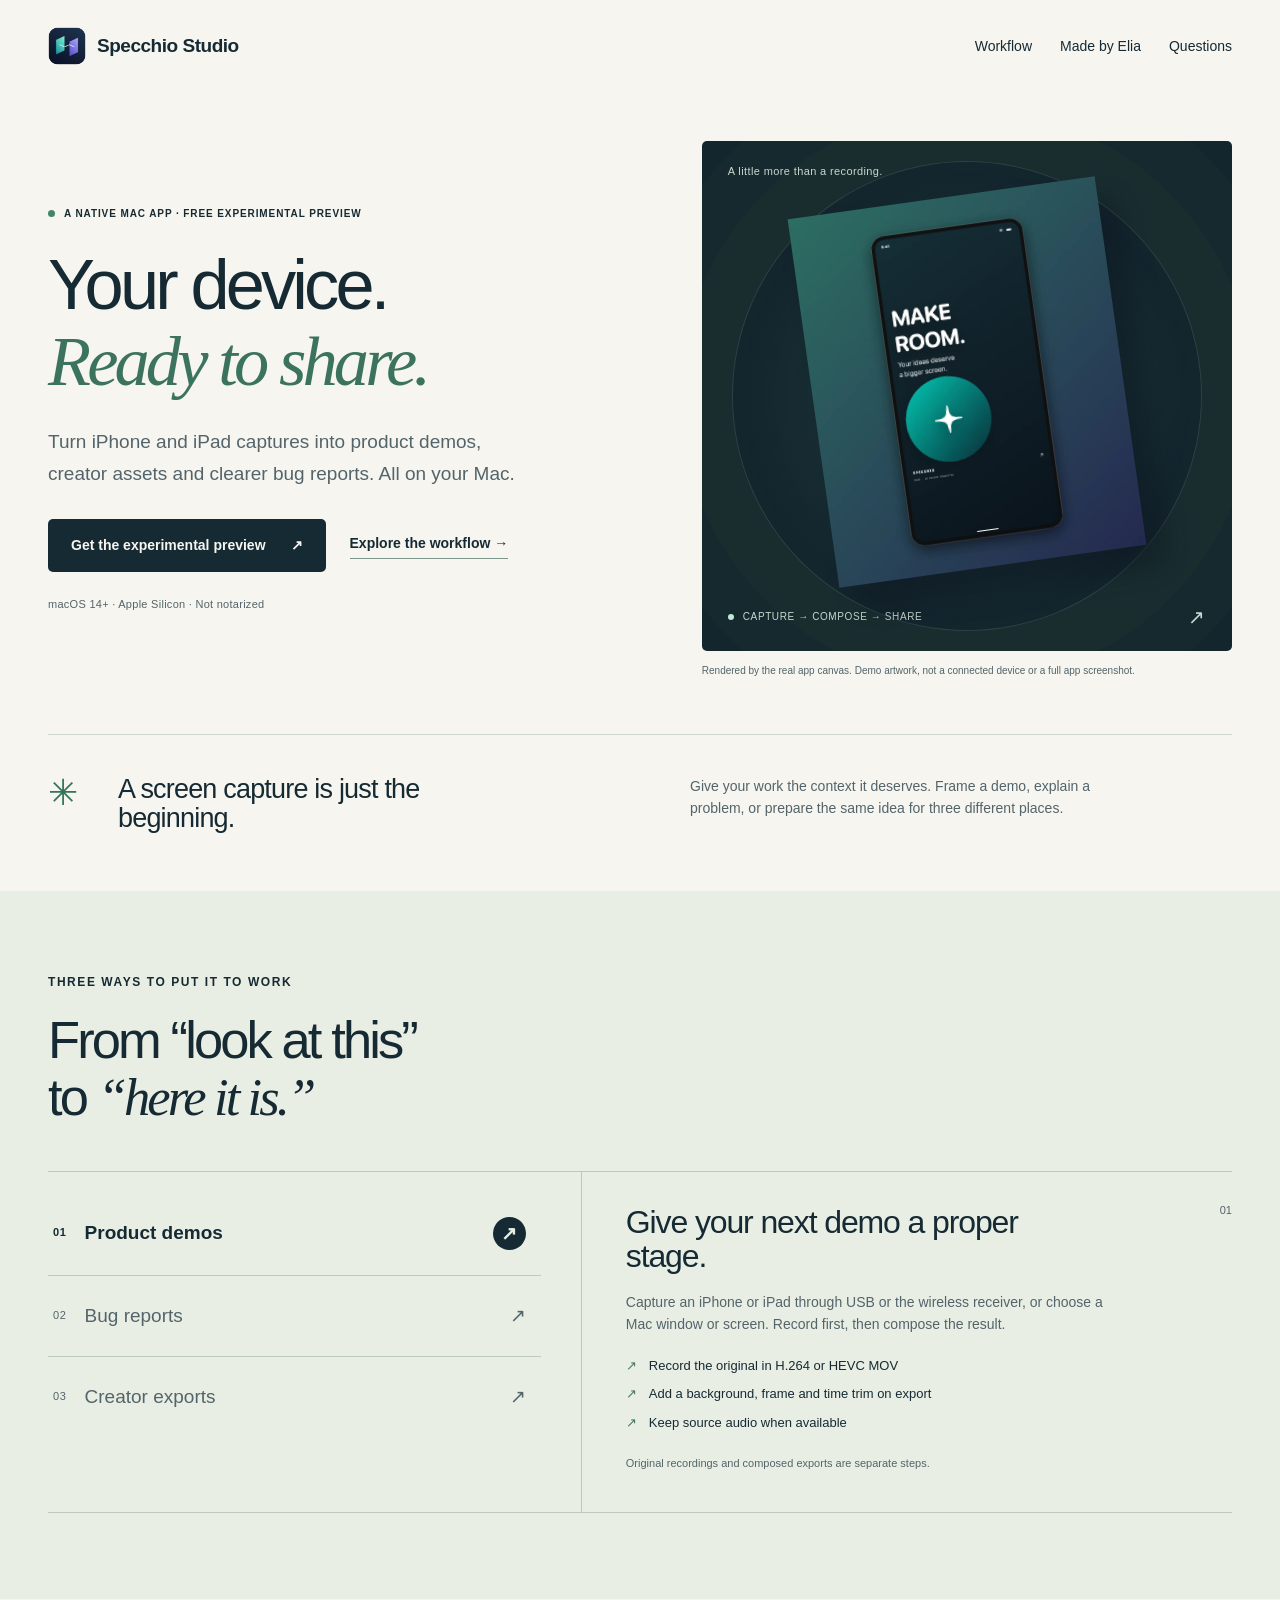
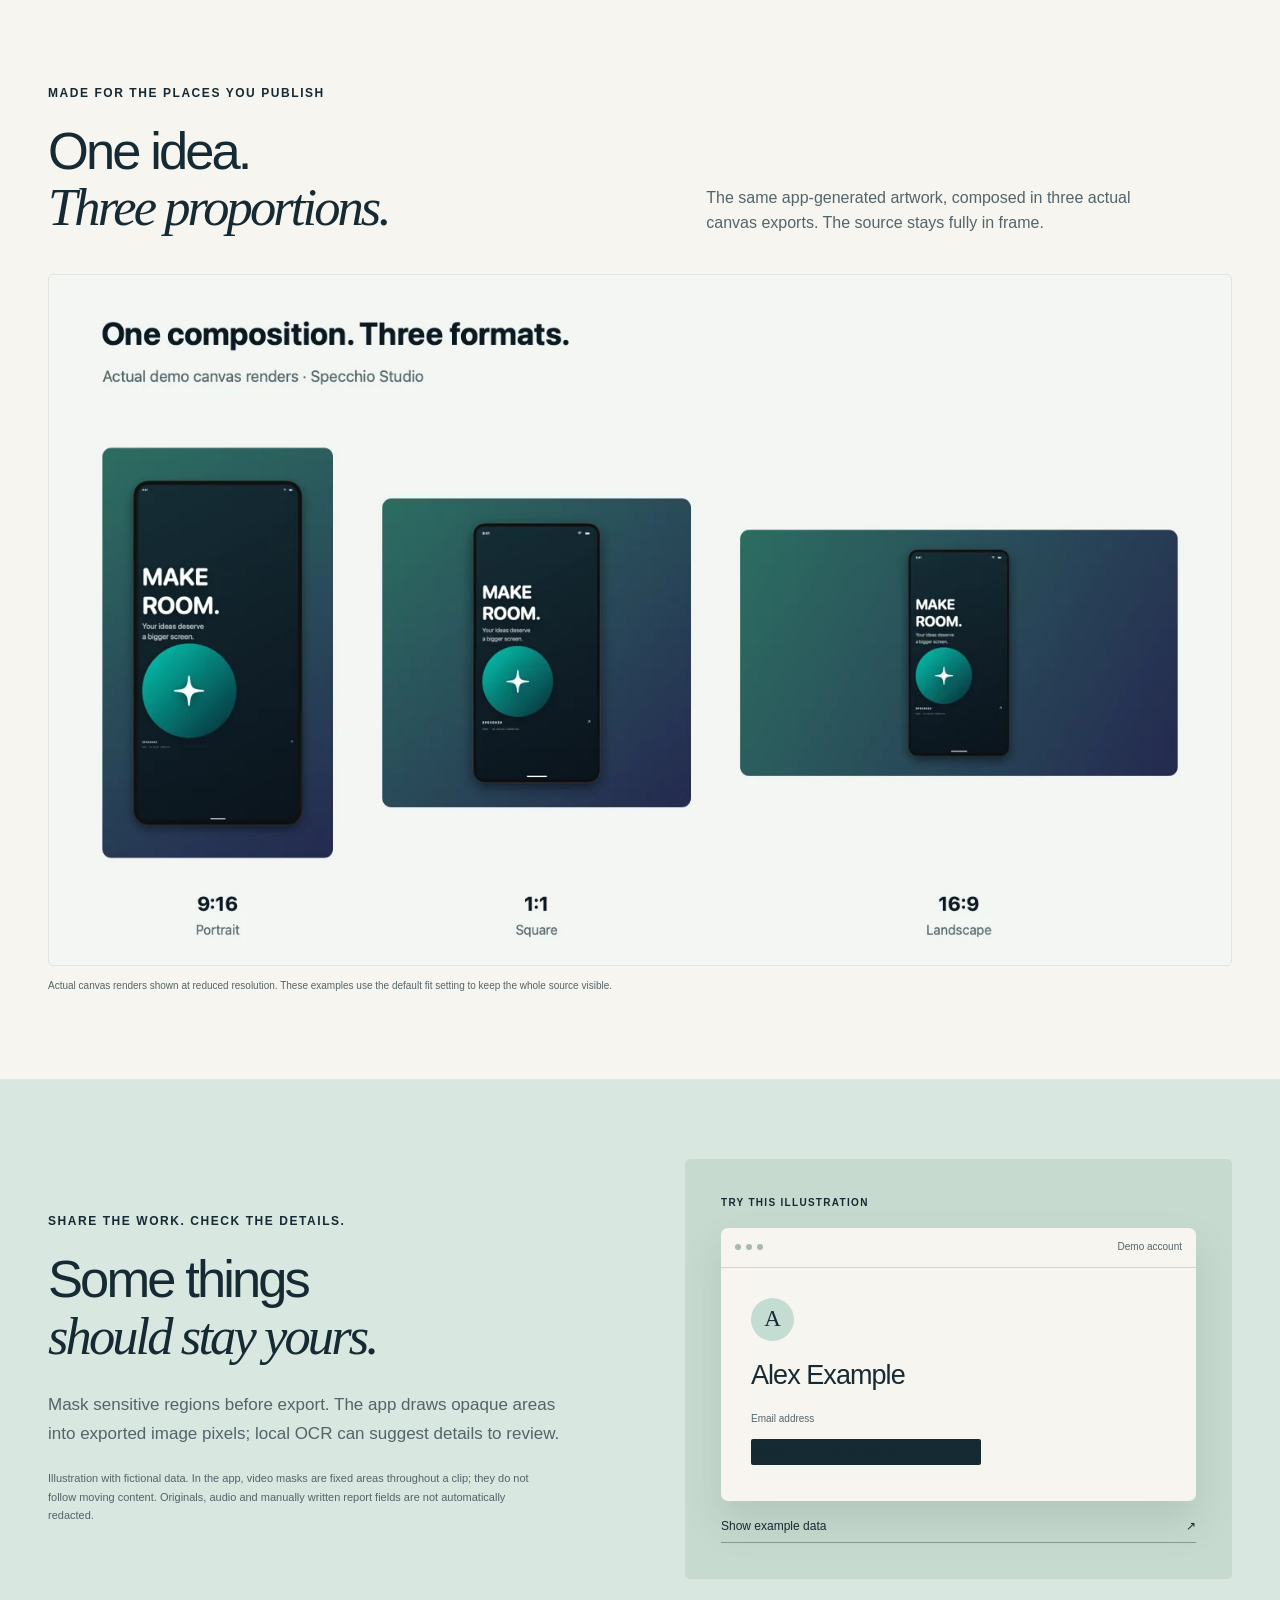
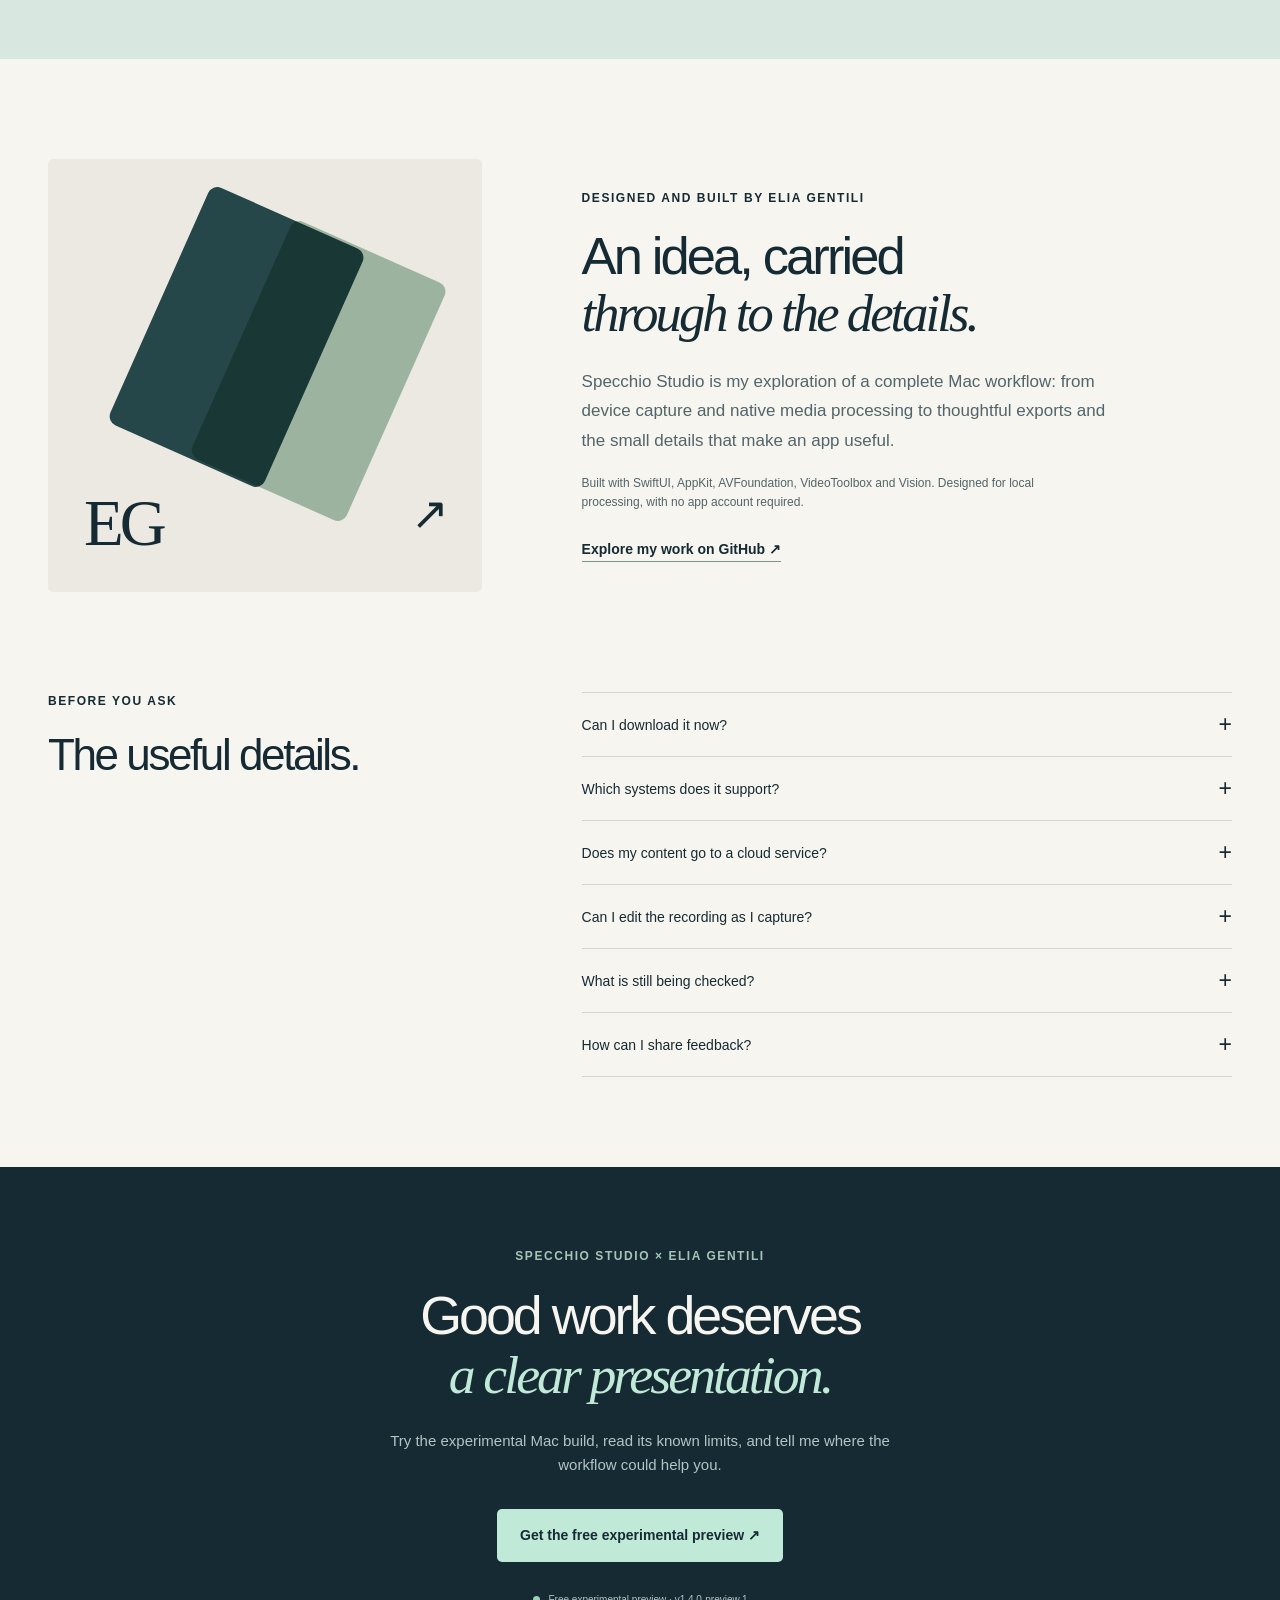
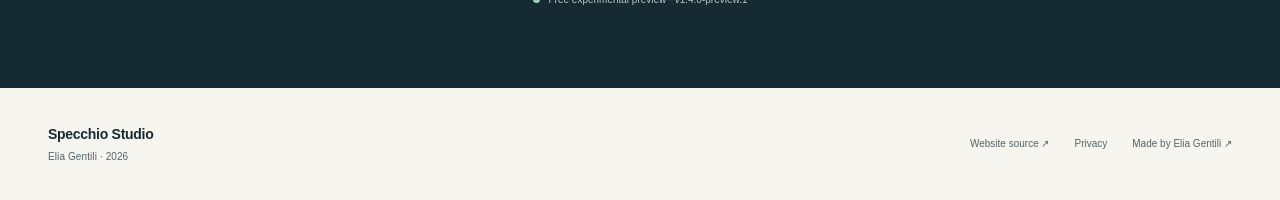
==== commit 1b78d6ee: "Make public materials English and add English/Italian app localization" ====
--- a/docs/index.html
+++ b/docs/index.html
@@ -2,17 +2,17 @@
 <html lang="en" class="no-js"><head><meta charset="utf-8"><meta name="viewport" content="width=device-width, initial-scale=1">
 <title>Specchio Studio — Your device. Ready to share.</title><meta name="description" content="A native Mac workflow by Elia Gentili for iPhone and iPad demos, annotated bug reports and creator exports. Free experimental preview for Apple Silicon Macs.">
 <meta name="theme-color" content="#f6f5ef"><meta name="color-scheme" content="light">
-<link rel="canonical" href="https://eliagentili.github.io/specchio-studio-site/"><link rel="alternate" hreflang="en" href="https://eliagentili.github.io/specchio-studio-site/"><link rel="alternate" hreflang="it" href="https://eliagentili.github.io/specchio-studio-site/it/"><link rel="alternate" hreflang="x-default" href="https://eliagentili.github.io/specchio-studio-site/">
+<link rel="canonical" href="https://eliagentili.github.io/specchio-studio-site/">
 <meta property="og:type" content="website"><meta property="og:title" content="Specchio Studio — Your device. Ready to share."><meta property="og:description" content="A native Mac workflow by Elia Gentili for iPhone and iPad demos, annotated bug reports and creator exports. Free experimental preview for Apple Silicon Macs."><meta property="og:url" content="https://eliagentili.github.io/specchio-studio-site/"><meta property="og:site_name" content="Specchio Studio"><meta property="og:locale" content="en_US"><meta property="og:image" content="https://eliagentili.github.io/specchio-studio-site/assets/social-card.png"><meta property="og:image:width" content="1200"><meta property="og:image:height" content="630"><meta property="og:image:alt" content="Specchio Studio — Elia Gentili">
 <meta name="twitter:image:alt" content="Specchio Studio — Elia Gentili"><meta name="twitter:card" content="summary_large_image"><meta name="twitter:title" content="Specchio Studio — Your device. Ready to share."><meta name="twitter:description" content="A native Mac workflow by Elia Gentili for iPhone and iPad demos, annotated bug reports and creator exports. Free experimental preview for Apple Silicon Macs."><meta name="twitter:image" content="https://eliagentili.github.io/specchio-studio-site/assets/social-card.png">
-<link rel="icon" href="assets/favicon.svg" type="image/svg+xml"><link rel="apple-touch-icon" href="assets/app-icon.png"><link rel="stylesheet" href="styles.css"><script src="site.js" defer></script><script type="application/ld+json">{"@context": "https://schema.org", "@type": "WebSite", "name": "Specchio Studio", "url": "https://eliagentili.github.io/specchio-studio-site/", "inLanguage": ["en", "it"], "description": "A native Mac workflow by Elia Gentili for iPhone and iPad demos, annotated bug reports and creator exports. Free experimental preview for Apple Silicon Macs.", "author": {"@type": "Person", "name": "Elia Gentili", "url": "https://github.com/eliagentili"}}</script></head><body><a class="skip" href="#main">Skip to content</a>
-<header class="shell header"><a class="brand" href="./" aria-label="Specchio Studio"><img src="assets/app-icon.png" width="38" height="38" alt=""><span>Specchio Studio</span></a><nav aria-label="Main navigation"><a href="#workflow">Workflow</a><a href="#maker">Made by Elia</a><a href="#questions">Questions</a><a class="language" href="it/" lang="it" hreflang="it">Italiano <span aria-hidden="true">↗</span></a></nav></header>
+<link rel="icon" href="assets/favicon.svg" type="image/svg+xml"><link rel="apple-touch-icon" href="assets/app-icon.png"><link rel="stylesheet" href="styles.css"><script src="site.js" defer></script><script type="application/ld+json">{"@context": "https://schema.org", "@type": "WebSite", "name": "Specchio Studio", "url": "https://eliagentili.github.io/specchio-studio-site/", "inLanguage": "en", "description": "A native Mac workflow by Elia Gentili for iPhone and iPad demos, annotated bug reports and creator exports. Free experimental preview for Apple Silicon Macs.", "author": {"@type": "Person", "name": "Elia Gentili", "url": "https://github.com/eliagentili"}}</script></head><body><a class="skip" href="#main">Skip to content</a>
+<header class="shell header"><a class="brand" href="./" aria-label="Specchio Studio"><img src="assets/app-icon.png" width="38" height="38" alt=""><span>Specchio Studio</span></a><nav aria-label="Main navigation"><a href="#workflow">Workflow</a><a href="#maker">Made by Elia</a><a href="#questions">Questions</a></nav></header>
 <main id="main">
-<section class="shell hero"><div class="hero-copy"><p class="eyebrow status"><span></span>A native Mac app · Free experimental preview</p><h1>Your device.<br><em>Ready to share.</em></h1><p class="hero-intro">Turn iPhone and iPad captures into product demos, creator assets and clearer bug reports. All on your Mac.</p><div class="actions"><a class="button" href="https://github.com/eliagentili/specchio-studio/releases/tag/v1.3.1-preview.1">Get the experimental preview <span aria-hidden="true">↗</span></a><a class="text-link" href="#workflow">Explore the workflow <span aria-hidden="true">→</span></a></div><p class="requirements">macOS 14+ · Apple Silicon · Not notarized</p></div><figure class="hero-figure"><div class="stage"><p class="stage-label">A little more than a recording.</p><div class="stage-orbit" aria-hidden="true"></div><img class="hero-art" src="assets/demo-preview.webp" width="1000" height="1200" alt="Actual app-generated demo composition: MAKE ROOM artwork in a generic device frame on a green and navy background." fetchpriority="high"><div class="stage-bottom"><span class="stage-dot"></span>Capture → Compose → Share<span aria-hidden="true">↗</span></div></div><figcaption>Rendered by the real app canvas. Demo artwork, not a connected device or a full app screenshot.</figcaption></figure></section>
+<section class="shell hero"><div class="hero-copy"><p class="eyebrow status"><span></span>A native Mac app · Free experimental preview</p><h1>Your device.<br><em>Ready to share.</em></h1><p class="hero-intro">Turn iPhone and iPad captures into product demos, creator assets and clearer bug reports. All on your Mac.</p><div class="actions"><a class="button" href="https://github.com/eliagentili/specchio-studio/releases/tag/v1.4.0-preview.1">Get the experimental preview <span aria-hidden="true">↗</span></a><a class="text-link" href="#workflow">Explore the workflow <span aria-hidden="true">→</span></a></div><p class="requirements">macOS 14+ · Apple Silicon · Not notarized</p></div><figure class="hero-figure"><div class="stage"><p class="stage-label">A little more than a recording.</p><div class="stage-orbit" aria-hidden="true"></div><img class="hero-art" src="assets/demo-preview.webp" width="1000" height="1200" alt="Actual app-generated demo composition: MAKE ROOM artwork in a generic device frame on a green and navy background." fetchpriority="high"><div class="stage-bottom"><span class="stage-dot"></span>Capture → Compose → Share<span aria-hidden="true">↗</span></div></div><figcaption>Rendered by the real app canvas. Demo artwork, not a connected device or a full app screenshot.</figcaption></figure></section>
 <div class="shell bridge"><span class="asterisk" aria-hidden="true">✳</span><h2>A screen capture is just the beginning.</h2><p>Give your work the context it deserves. Frame a demo, explain a problem, or prepare the same idea for three different places.</p></div>
 <section class="workflow-wrap" id="workflow"><div class="shell"><p class="eyebrow">Three ways to put it to work</p><h2 class="section-title">From “look at this”<br>to <em>“here it is.”</em></h2><div class="workflow"><div class="workflow-tabs" role="tablist" aria-label="Workflows"><button id="tab-0" class="workflow-tab" role="tab" aria-selected="true" aria-controls="panel-0" tabindex="0" type="button"><span>01</span>Product demos<span class="tab-arrow" aria-hidden="true">↗</span></button><button id="tab-1" class="workflow-tab" role="tab" aria-selected="false" aria-controls="panel-1" tabindex="-1" type="button"><span>02</span>Bug reports<span class="tab-arrow" aria-hidden="true">↗</span></button><button id="tab-2" class="workflow-tab" role="tab" aria-selected="false" aria-controls="panel-2" tabindex="-1" type="button"><span>03</span>Creator exports<span class="tab-arrow" aria-hidden="true">↗</span></button></div><div class="workflow-panels"><section id="panel-0" class="workflow-panel" role="tabpanel" aria-labelledby="tab-0" tabindex="0" ><span class="panel-number" aria-hidden="true">01</span><h3>Give your next demo a proper stage.</h3><p>Capture an iPhone or iPad through USB or the wireless receiver, or choose a Mac window or screen. Record first, then compose the result.</p><ul><li>Record the original in H.264 or HEVC MOV</li><li>Add a background, frame and time trim on export</li><li>Keep source audio when available</li></ul><p class="fine">Original recordings and composed exports are separate steps.</p></section><section id="panel-1" class="workflow-panel" role="tabpanel" aria-labelledby="tab-1" tabindex="0" hidden><span class="panel-number" aria-hidden="true">02</span><h3>Make the problem easier to understand.</h3><p>Put steps, expected behavior and the actual result beside an annotated screenshot. Export one folder with Markdown, JSON and image attachments.</p><ul><li>Annotate and extract text with local OCR</li><li>Draw opaque masks or review OCR suggestions</li><li>Unmasked originals are excluded by default</li></ul><p class="fine">Review report text and attachments before sharing. Detection can miss sensitive details.</p></section><section id="panel-2" class="workflow-panel" role="tabpanel" aria-labelledby="tab-2" tabindex="0" hidden><span class="panel-number" aria-hidden="true">03</span><h3>One composition. More places to share it.</h3><p>Prepare portrait, square and landscape assets together, with a cover and a file manifest. Save a style to make the next export feel consistent.</p><ul><li>9:16, 1:1 and 16:9 image or video packages</li><li>A cover with an optional title</li><li>Reusable backgrounds, framing and orientation</li></ul><p class="fine">Video presets: 1080 × 1920, 1080 × 1080 and 1920 × 1080.</p></section></div></div></div></section>
 <section class="shell formats"><div class="split-heading"><div><p class="eyebrow">Made for the places you publish</p><h2 class="section-title">One idea.<br><em>Three proportions.</em></h2></div><p>The same app-generated artwork, composed in three actual canvas exports. The source stays fully in frame.</p></div><figure><img src="assets/formats-proof.webp" width="1440" height="840" alt="Three real app canvas renders of the same demo in portrait 9:16, square 1:1 and landscape 16:9." loading="lazy"><figcaption>Actual canvas renders shown at reduced resolution. These examples use the default fit setting to keep the whole source visible.</figcaption></figure></section>
 <section class="privacy-wrap"><div class="shell privacy-grid"><div><p class="eyebrow">Share the work. Check the details.</p><h2 class="section-title">Some things<br><em>should stay yours.</em></h2><p class="section-body">Mask sensitive regions before export. The app draws opaque areas into exported image pixels; local OCR can suggest details to review.</p><p class="fine">Illustration with fictional data. In the app, video masks are fixed areas throughout a clip; they do not follow moving content. Originals, audio and manually written report fields are not automatically redacted.</p></div><div class="privacy-example"><p class="eyebrow">Try this illustration</p><div class="sample-card"><div class="sample-bar"><span></span><span></span><span></span><span class="sample-title">Demo account</span></div><div class="sample-content"><span class="avatar" aria-hidden="true">A</span><h3>Alex Example</h3><p>Email address</p><div class="sample-value" aria-live="polite"><span class="mask-placeholder">Masked in this illustration</span><span class="example-email" hidden>demo@example.invalid</span></div></div></div><button class="mask-toggle" type="button" aria-pressed="false" data-show="Show example data" data-hide="Hide example data">Show example data <span aria-hidden="true">↗</span></button></div></div></section>
 <section class="shell maker" id="maker"><div class="maker-mark" aria-hidden="true"><div class="mirror-one"></div><div class="mirror-two"></div><span>EG<span>↗</span></span></div><div><p class="eyebrow">Designed and built by Elia Gentili</p><h2 class="section-title">An idea, carried<br><em>through to the details.</em></h2><p class="section-body">Specchio Studio is my exploration of a complete Mac workflow: from device capture and native media processing to thoughtful exports and the small details that make an app useful.</p><p class="maker-stack">Built with SwiftUI, AppKit, AVFoundation, VideoToolbox and Vision. Designed for local processing, with no app account required.</p><a class="text-link" href="https://github.com/eliagentili">Explore my work on GitHub ↗</a></div></section>
-<section class="shell questions" id="questions"><div><p class="eyebrow">Before you ask</p><h2 class="section-title">The useful details.</h2></div><div class="faq-list"><details><summary>Can I download it now?<span aria-hidden="true">+</span></summary><p>Yes. The free experimental preview v1.3.1-preview.1 includes the app ZIP, corresponding source and checksums. It is signed ad hoc and is not notarized; Gatekeeper assessment rejects this build. Read the requirements, known limits and open rights questions on the <a href="https://github.com/eliagentili/specchio-studio/releases/tag/v1.3.1-preview.1">release page</a> before downloading.</p></details><details><summary>Which systems does it support?<span aria-hidden="true">+</span></summary><p>The current target is macOS 14 or later on Apple Silicon. The app captures iPhone, iPad and Mac sources. There are no Windows or Linux versions. The current app interface is in Italian.</p></details><details><summary>Does my content go to a cloud service?<span aria-hidden="true">+</span></summary><p>Capture, OCR and composition run locally on your Mac, without an app account. This website has no analytics, advertising, remote fonts or third-party embeds. GitHub hosts it and handles ordinary request data.</p></details><details><summary>Can I edit the recording as I capture?<span aria-hidden="true">+</span></summary><p>The app records the source first. You then open the video composition tool to add framing, backgrounds, trim and fixed privacy masks. Composed video exports use H.264.</p></details><details><summary>What is still being checked?<span aria-hidden="true">+</span></summary><p>More tests with physical devices, long sessions and first launch on another Mac are pending. The current local build is not notarized. Code and asset provenance, name availability and distribution rights also need review before a stable release.</p></details><details><summary>How can I share feedback?<span aria-hidden="true">+</span></summary><p>Use the public website repository for suggestions about the project and its presentation. Do not include personal data or private recordings in a public issue.</p></details></div></section>
-<section class="closing"><div class="shell"><p class="eyebrow">Specchio Studio × Elia Gentili</p><h2 class="section-title">Good work deserves<br><em>a clear presentation.</em></h2><p>Try the experimental Mac build, read its known limits, and tell me where the workflow could help you.</p><a class="button light" href="https://github.com/eliagentili/specchio-studio/releases/tag/v1.3.1-preview.1">Get the free experimental preview ↗</a><p class="closing-status"><span></span>Free experimental preview · v1.3.1-preview.1</p></div></section></main><footer class="shell footer"><a class="wordmark" href="./">Specchio Studio<span class="footer-by">Elia Gentili · 2026</span></a><div><a href="https://github.com/eliagentili/specchio-studio-site">Website source ↗</a><a href="privacy.html">Privacy</a><a href="https://github.com/eliagentili">Made by Elia Gentili ↗</a></div></footer></body></html>+<section class="shell questions" id="questions"><div><p class="eyebrow">Before you ask</p><h2 class="section-title">The useful details.</h2></div><div class="faq-list"><details><summary>Can I download it now?<span aria-hidden="true">+</span></summary><p>Yes. The free experimental preview v1.4.0-preview.1 includes the app ZIP, corresponding source and checksums. It is signed ad hoc and is not notarized; Gatekeeper assessment rejects this build. Read the requirements, known limits and open rights questions on the <a href="https://github.com/eliagentili/specchio-studio/releases/tag/v1.4.0-preview.1">release page</a> before downloading.</p></details><details><summary>Which systems does it support?<span aria-hidden="true">+</span></summary><p>The current target is macOS 14 or later on Apple Silicon. The app captures iPhone, iPad and Mac sources. There are no Windows or Linux versions. Starting with version 1.4, the app interface supports English and Italian; choose your language in the app settings.</p></details><details><summary>Does my content go to a cloud service?<span aria-hidden="true">+</span></summary><p>Capture, OCR and composition run locally on your Mac, without an app account. This website has no analytics, advertising, remote fonts or third-party embeds. GitHub hosts it and handles ordinary request data.</p></details><details><summary>Can I edit the recording as I capture?<span aria-hidden="true">+</span></summary><p>The app records the source first. You then open the video composition tool to add framing, backgrounds, trim and fixed privacy masks. Composed video exports use H.264.</p></details><details><summary>What is still being checked?<span aria-hidden="true">+</span></summary><p>More tests with physical devices, long sessions and first launch on another Mac are pending. The current local build is not notarized. Code and asset provenance, name availability and distribution rights also need review before a stable release.</p></details><details><summary>How can I share feedback?<span aria-hidden="true">+</span></summary><p>Use the public website repository for suggestions about the project and its presentation. Do not include personal data or private recordings in a public issue.</p></details></div></section>
+<section class="closing"><div class="shell"><p class="eyebrow">Specchio Studio × Elia Gentili</p><h2 class="section-title">Good work deserves<br><em>a clear presentation.</em></h2><p>Try the experimental Mac build, read its known limits, and tell me where the workflow could help you.</p><a class="button light" href="https://github.com/eliagentili/specchio-studio/releases/tag/v1.4.0-preview.1">Get the free experimental preview ↗</a><p class="closing-status"><span></span>Free experimental preview · v1.4.0-preview.1</p></div></section></main><footer class="shell footer"><a class="wordmark" href="./">Specchio Studio<span class="footer-by">Elia Gentili · 2026</span></a><div><a href="https://github.com/eliagentili/specchio-studio-site">Website source ↗</a><a href="privacy.html">Privacy</a><a href="https://github.com/eliagentili">Made by Elia Gentili ↗</a></div></footer></body></html>
--- a/docs/styles.css
+++ b/docs/styles.css
@@ -1,2 +1,2 @@
-:root{--paper:#f6f5ef;--ink:#162a33;--muted:#53646a;--mint:#c1e9d8;--line:#cfd6cf;--serif:Georgia,'Times New Roman',serif;--sans:-apple-system,BlinkMacSystemFont,'Segoe UI',sans-serif}*{box-sizing:border-box}html{scroll-behavior:smooth;scroll-padding-top:32px}body{margin:0;background:var(--paper);color:var(--ink);font-family:var(--sans);font-size:16px;line-height:1.6;-webkit-font-smoothing:antialiased}a{color:inherit;text-underline-offset:5px}button{font:inherit;cursor:pointer}a,button,summary{-webkit-tap-highlight-color:transparent}a:focus-visible,button:focus-visible,summary:focus-visible,[tabindex]:focus-visible{outline:3px solid #417e69;outline-offset:6px}button[hidden],[hidden]{display:none!important}img{max-width:100%;height:auto;display:block}figure,p,h1,h2,h3{margin:0}em{font-family:var(--serif);font-weight:400}h1,h2,h3{line-height:1.08;font-weight:500;letter-spacing:-.055em}h1{font-size:clamp(54px,5.5vw,82px)}h1 em{color:#3c735f}h3{font-size:32px;letter-spacing:-.035em}.shell{width:min(1256px,calc(100% - 96px));margin-inline:auto}.header{display:flex;align-items:center;justify-content:space-between;gap:30px;padding-block:27px}.brand{display:flex;align-items:center;gap:11px;font-weight:650;letter-spacing:-.025em;text-decoration:none;font-size:19px}.brand img{border-radius:10px}.header nav{display:flex;gap:28px;align-items:center}.header nav a{font-size:14px;text-decoration:none}.header nav a:hover{text-decoration:underline}.language{border-left:1px solid var(--line);padding-left:26px}.skip{position:absolute;top:-100px;left:20px;z-index:20;background:var(--ink);color:white;padding:12px 20px}.skip:focus{top:12px}.hero{display:grid;grid-template-columns:1.12fr 1fr;gap:60px;padding-top:49px;padding-bottom:55px;align-items:center}.eyebrow{font-size:12px;text-transform:uppercase;letter-spacing:.13em;line-height:1.5;font-weight:600}.status{display:flex;gap:9px;align-items:center;font-size:10px;letter-spacing:.09em;margin-bottom:26px}.status span,.closing-status span{width:7px;height:7px;flex-shrink:0;background:#44836c;border-radius:100%}.hero-intro{font-size:19px;line-height:1.65;max-width:490px;color:var(--muted);margin-top:27px}.actions{display:flex;gap:24px;align-items:center;flex-wrap:wrap;margin-top:30px}.button{display:inline-flex;align-items:center;gap:25px;background:var(--ink);color:var(--paper);padding:16px 23px;border-radius:5px;text-decoration:none;font-size:14px;font-weight:600;line-height:1.5;transition:transform .2s,background .2s}.button:hover{background:#2c4b51;transform:translateY(-2px)}.text-link{font-size:14px;font-weight:600;text-decoration:none;border-bottom:1px solid #7d958b;padding-bottom:4px}.text-link:hover{border-color:var(--ink)}.requirements{margin-top:24px;font-size:11px;letter-spacing:.025em;color:var(--muted)}.stage{position:relative;isolation:isolate;overflow:hidden;background:#13252d;border-radius:5px;padding:22px 26px 18px;min-height:510px;display:flex;flex-direction:column}.stage-label{color:#c9d6cf;font-size:11px;letter-spacing:.035em;z-index:2}.hero-art{width:310px;height:372px;object-fit:contain;align-self:center;transform:rotate(-8deg);margin:15px 0 24px;z-index:2;filter:drop-shadow(18px 23px 16px #08111b70)}.stage-orbit{width:470px;height:470px;border:1px solid #44605880;border-radius:50%;position:absolute;left:50%;top:50%;transform:translate(-50%,-50%);z-index:-1;box-shadow:0 0 0 52px #29463b25,0 0 0 104px #29463b20;background:radial-gradient(circle,#34625870,transparent 68%)}.stage-bottom{display:flex;align-items:center;gap:9px;color:#c8d8d2;letter-spacing:.06em;text-transform:uppercase;font-size:10px;margin-top:auto}.stage-bottom>span:last-child{margin-left:auto;font-size:20px}.stage-dot{width:6px;height:6px;background:var(--mint);border-radius:50%}figcaption{font-size:10px;line-height:1.6;color:var(--muted);margin-top:12px;max-width:600px}.bridge{padding:40px 0 58px;border-top:1px solid var(--line);display:grid;grid-template-columns:40px 1fr 1fr;gap:30px;align-items:start}.asterisk{font-size:36px;line-height:1;color:#35735c}.bridge h2{font-size:27px;letter-spacing:-.03em;max-width:360px}.bridge p{font-size:14px;color:var(--muted);max-width:425px}.workflow-wrap{background:#e9eee5;padding-block:82px 86px}.section-title{font-size:clamp(38px,4.1vw,61px);margin-top:21px}.workflow{display:grid;grid-template-columns:.9fr 1.1fr;margin-top:45px;border-top:1px solid #bdc9bd;border-bottom:1px solid #bdc9bd}.workflow-tabs{padding:20px 40px 20px 0}.workflow-tab{border:0;border-bottom:1px solid #bdc9bd;background:transparent;width:100%;padding:25px 15px 25px 5px;text-align:left;display:flex;align-items:center;gap:18px;color:var(--muted);font-size:19px}.workflow-tab:last-child{border-bottom:0}.workflow-tab>span:first-child{font-size:11px;font-variant-numeric:tabular-nums;letter-spacing:.06em}.tab-arrow{margin-left:auto}.workflow-tab[aria-selected=true]{color:var(--ink);font-weight:600}.workflow-tab[aria-selected=true] .tab-arrow{background:var(--ink);color:#e9eee5;width:33px;height:33px;text-align:center;border-radius:50%;line-height:33px}.workflow-panels{border-left:1px solid #bdc9bd;padding:33px 0 32px 44px;min-height:340px;position:relative}.workflow-panel{max-width:580px}.workflow-panel h3{max-width:450px;padding-right:35px}.workflow-panel p{font-size:14px;margin-top:17px;color:var(--muted);max-width:480px}.workflow-panel ul{list-style:none;padding:0;margin:20px 0;font-size:13px}.workflow-panel li{position:relative;padding-left:23px;margin-bottom:8px}.workflow-panel li:before{content:'↗';position:absolute;left:0;color:#47785f}.fine{font-size:11px!important;line-height:1.7!important;color:var(--muted)}.panel-number{position:absolute;right:0;top:30px;font-size:11px;color:var(--muted)}.formats{padding-block:85px}.split-heading{display:grid;grid-template-columns:1.1fr 1fr;align-items:end;gap:80px}.split-heading>p{font-size:16px;color:var(--muted);max-width:430px}.formats figure{margin-top:38px}.formats figure img{width:100%;border:1px solid #e0e5df;border-radius:5px}.privacy-wrap{background:#d8e7df;padding-block:80px}.privacy-grid{display:grid;grid-template-columns:1fr 1fr;gap:90px;align-items:center}.section-body{font-size:17px;line-height:1.75;color:var(--muted);margin-top:25px;max-width:535px}.privacy-grid .fine{margin-top:20px;max-width:505px}.privacy-example{padding:36px;background:#c7dacf;border-radius:5px}.privacy-example>.eyebrow{font-size:10px;margin-bottom:18px}.sample-card{background:var(--paper);box-shadow:0 20px 40px #243d3420;border-radius:7px;overflow:hidden}.sample-bar{height:40px;border-bottom:1px solid var(--line);display:flex;align-items:center;gap:5px;padding:0 14px}.sample-bar>span:not(.sample-title){width:6px;height:6px;background:#a8b9ae;border-radius:100%}.sample-title{margin-left:auto;font-size:10px;color:var(--muted)}.sample-content{padding:30px}.avatar{display:grid;place-items:center;width:43px;height:43px;background:#c4dcd2;border-radius:50%;margin-bottom:20px;font-family:var(--serif);font-size:23px}.sample-content h3{font-size:27px}.sample-content p{font-size:10px;color:var(--muted);margin-top:21px}.sample-value{height:38px;margin-top:6px;font-size:14px;display:flex;align-items:center}.mask-placeholder{background:var(--ink);color:var(--ink);display:block;width:100%;max-width:230px;height:26px;border-radius:2px;overflow:hidden;user-select:none}.mask-toggle{background:transparent;border:0;border-bottom:1px solid #82998d;display:flex;align-items:center;justify-content:space-between;gap:12px;font-size:12px;padding:16px 0 6px;width:100%;color:var(--ink)}.maker{display:grid;grid-template-columns:.8fr 1.2fr;gap:100px;align-items:center;padding-block:100px}.maker-mark{background:#ebe9e1;position:relative;aspect-ratio:1;border-radius:5px;overflow:hidden;display:flex;align-items:end;padding:36px}.mirror-one,.mirror-two{position:absolute;width:39%;height:60%;transform:rotate(24deg);top:11%;left:24%;background:#254749;border-radius:10px}.mirror-two{left:43%;top:19%;background:#a9c5b4;mix-blend-mode:multiply}.maker-mark>span{font-family:var(--serif);font-size:65px;letter-spacing:-.06em;line-height:1;width:100%;display:flex;justify-content:space-between}.maker-mark>span>span{font-family:var(--sans);font-size:45px}.maker-stack{font-size:12px;color:var(--muted);margin:18px 0 24px;max-width:500px}.questions{display:grid;grid-template-columns:.8fr 1.2fr;gap:100px;padding-block:0 90px}.questions .section-title{font-size:44px}.faq-list details{border-top:1px solid var(--line)}.faq-list details:last-child{border-bottom:1px solid var(--line)}summary{list-style:none;cursor:pointer;display:flex;align-items:center;justify-content:space-between;gap:20px;padding:20px 0;font-size:14px;font-weight:500}summary::-webkit-details-marker{display:none}summary span{font-size:23px;font-weight:300;line-height:1}details[open] summary span{transform:rotate(45deg)}details p{font-size:13px;color:var(--muted);padding:0 28px 22px 0;max-width:550px}.closing{background:var(--ink);color:var(--paper);padding-block:80px;text-align:center}.closing .eyebrow{color:#a5c5b6}.closing .section-title{font-size:clamp(36px,4.2vw,61px)}.closing .section-title em{color:var(--mint)}.closing p:not(.eyebrow){font-size:15px;color:#b4c4c4;max-width:560px;margin:25px auto}.button.light{background:var(--mint);color:var(--ink);margin-top:7px}.button.light:hover{background:#d6f1e4}.closing p.closing-status{font-size:10px;display:flex;align-items:center;justify-content:center;gap:9px;margin-bottom:0;margin-top:30px}.closing-status span{background:#9bcfb6}.footer{display:flex;justify-content:space-between;align-items:center;gap:30px;padding-block:35px}.footer .wordmark{font-size:14px;text-decoration:none;font-weight:600;letter-spacing:-.02em}.footer-by{display:block;font-size:10px;font-weight:400;letter-spacing:.01em;color:var(--muted);margin-top:4px}.footer>div{display:flex;gap:25px;flex-wrap:wrap}.footer>div a{font-size:10px;text-decoration:none;color:var(--muted)}.footer>div a:hover{text-decoration:underline}.prose{max-width:800px;padding-block:80px 100px;min-height:70vh}.prose h1{font-size:clamp(45px,6vw,70px);margin-block:22px 40px}.prose p:not(.eyebrow){margin-bottom:25px;color:var(--muted)}.prose .button{margin-top:15px}@media(min-width:1500px){.hero{padding-top:70px;padding-bottom:75px}.stage{min-height:570px}.hero-art{width:345px;height:414px;margin-top:22px}}@media(max-width:1100px){.shell{width:calc(100% - 64px)}.hero{gap:35px;grid-template-columns:1.1fr 1fr}.stage{min-height:465px;padding-inline:20px}.hero-art{width:270px;height:324px}.hero-intro{font-size:17px}.actions{gap:18px}.button{padding:14px 18px;gap:13px}.privacy-grid{gap:50px}.privacy-example{padding:26px}.maker,.questions{gap:65px}.header nav{gap:18px}}@media(max-width:800px){.shell{width:calc(100% - 40px)}.header{padding-block:20px}.brand{font-size:16px}.brand img{width:32px;height:32px}.header nav{gap:18px}.header nav a:not(.language){display:none}.language{border-left:0;padding-left:0}.hero{grid-template-columns:1fr;padding-top:33px;gap:35px;padding-bottom:35px}.hero-copy{max-width:610px}.hero h1{font-size:clamp(50px,8.4vw,70px)}.hero-intro{font-size:18px;max-width:540px}.status{font-size:9px}.requirements{font-size:10px}.hero-figure{max-width:580px;width:100%;margin-inline:auto}.stage{min-height:460px}.hero-art{width:285px;height:342px;margin-block:9px 17px}.bridge{grid-template-columns:30px 1fr;gap:20px;padding-block:30px 40px}.bridge p{grid-column:2;max-width:560px}.bridge h2{max-width:none;font-size:25px}.asterisk{font-size:29px}.workflow-wrap{padding-block:55px}.section-title{font-size:clamp(37px,7vw,52px)}.workflow{grid-template-columns:1fr;margin-top:30px}.workflow-tabs{display:flex;padding:0;border-bottom:1px solid #bdc9bd;gap:15px}.workflow-tab{font-size:12px;gap:8px;padding:21px 0;border:0;align-items:center;justify-content:center}.workflow-tab .tab-arrow{display:none}.workflow-tab[aria-selected=true]{box-shadow:inset 0 -2px var(--ink)}.workflow-tab>span:first-child{font-size:9px}.workflow-panels{padding:30px 0;border:0;min-height:365px}.workflow-panel h3{font-size:29px}.workflow-panel p{max-width:600px}.workflow-panel ul{font-size:12px}.panel-number{top:30px}.split-heading{grid-template-columns:1fr;gap:23px}.split-heading>p{max-width:560px}.formats{padding-block:55px}.formats figure{margin-top:30px}.privacy-wrap{padding-block:55px}.privacy-grid{grid-template-columns:1fr;gap:30px}.privacy-example{max-width:500px;width:100%;padding:30px;margin-inline:auto}.section-body{font-size:16px}.maker{grid-template-columns:1fr;gap:35px;padding-block:55px}.maker-mark{max-width:360px;width:100%;aspect-ratio:1.2}.maker-mark>span{font-size:55px}.maker-stack{max-width:600px}.questions{grid-template-columns:1fr;gap:30px;padding-bottom:55px}.questions .section-title{font-size:38px}.closing{padding-block:55px}.footer{align-items:start;padding-block:28px;gap:25px}.footer>div{gap:12px;flex-direction:column}.prose{padding-block:45px 65px}}@media(prefers-reduced-motion:reduce){html{scroll-behavior:auto}*,*:before,*:after{transition:none!important;animation:none!important}}@media print{.header nav,.actions,.mask-toggle,.closing,.footer,.stage-orbit{display:none}.shell{width:100%}.hero,.privacy-grid,.maker,.questions{gap:25px}.workflow-panels [hidden]{display:block!important}.workflow-tabs{display:none}.workflow{display:block}.workflow-panel{break-inside:avoid;margin-bottom:30px}.stage{print-color-adjust:exact;-webkit-print-color-adjust:exact}body{font-size:12px}section{break-inside:avoid}}
+:root{--paper:#f6f5ef;--ink:#162a33;--muted:#53646a;--mint:#c1e9d8;--line:#cfd6cf;--serif:Georgia,'Times New Roman',serif;--sans:-apple-system,BlinkMacSystemFont,'Segoe UI',sans-serif}*{box-sizing:border-box}html{scroll-behavior:smooth;scroll-padding-top:32px}body{margin:0;background:var(--paper);color:var(--ink);font-family:var(--sans);font-size:16px;line-height:1.6;-webkit-font-smoothing:antialiased}a{color:inherit;text-underline-offset:5px}button{font:inherit;cursor:pointer}a,button,summary{-webkit-tap-highlight-color:transparent}a:focus-visible,button:focus-visible,summary:focus-visible,[tabindex]:focus-visible{outline:3px solid #417e69;outline-offset:6px}button[hidden],[hidden]{display:none!important}img{max-width:100%;height:auto;display:block}figure,p,h1,h2,h3{margin:0}em{font-family:var(--serif);font-weight:400}h1,h2,h3{line-height:1.08;font-weight:500;letter-spacing:-.055em}h1{font-size:clamp(54px,5.5vw,82px)}h1 em{color:#3c735f}h3{font-size:32px;letter-spacing:-.035em}.shell{width:min(1256px,calc(100% - 96px));margin-inline:auto}.header{display:flex;align-items:center;justify-content:space-between;gap:30px;padding-block:27px}.brand{display:flex;align-items:center;gap:11px;font-weight:650;letter-spacing:-.025em;text-decoration:none;font-size:19px}.brand img{border-radius:10px}.header nav{display:flex;gap:28px;align-items:center}.header nav a{font-size:14px;text-decoration:none}.header nav a:hover{text-decoration:underline}.skip{position:absolute;top:-100px;left:20px;z-index:20;background:var(--ink);color:white;padding:12px 20px}.skip:focus{top:12px}.hero{display:grid;grid-template-columns:1.12fr 1fr;gap:60px;padding-top:49px;padding-bottom:55px;align-items:center}.eyebrow{font-size:12px;text-transform:uppercase;letter-spacing:.13em;line-height:1.5;font-weight:600}.status{display:flex;gap:9px;align-items:center;font-size:10px;letter-spacing:.09em;margin-bottom:26px}.status span,.closing-status span{width:7px;height:7px;flex-shrink:0;background:#44836c;border-radius:100%}.hero-intro{font-size:19px;line-height:1.65;max-width:490px;color:var(--muted);margin-top:27px}.actions{display:flex;gap:24px;align-items:center;flex-wrap:wrap;margin-top:30px}.button{display:inline-flex;align-items:center;gap:25px;background:var(--ink);color:var(--paper);padding:16px 23px;border-radius:5px;text-decoration:none;font-size:14px;font-weight:600;line-height:1.5;transition:transform .2s,background .2s}.button:hover{background:#2c4b51;transform:translateY(-2px)}.text-link{font-size:14px;font-weight:600;text-decoration:none;border-bottom:1px solid #7d958b;padding-bottom:4px}.text-link:hover{border-color:var(--ink)}.requirements{margin-top:24px;font-size:11px;letter-spacing:.025em;color:var(--muted)}.stage{position:relative;isolation:isolate;overflow:hidden;background:#13252d;border-radius:5px;padding:22px 26px 18px;min-height:510px;display:flex;flex-direction:column}.stage-label{color:#c9d6cf;font-size:11px;letter-spacing:.035em;z-index:2}.hero-art{width:310px;height:372px;object-fit:contain;align-self:center;transform:rotate(-8deg);margin:15px 0 24px;z-index:2;filter:drop-shadow(18px 23px 16px #08111b70)}.stage-orbit{width:470px;height:470px;border:1px solid #44605880;border-radius:50%;position:absolute;left:50%;top:50%;transform:translate(-50%,-50%);z-index:-1;box-shadow:0 0 0 52px #29463b25,0 0 0 104px #29463b20;background:radial-gradient(circle,#34625870,transparent 68%)}.stage-bottom{display:flex;align-items:center;gap:9px;color:#c8d8d2;letter-spacing:.06em;text-transform:uppercase;font-size:10px;margin-top:auto}.stage-bottom>span:last-child{margin-left:auto;font-size:20px}.stage-dot{width:6px;height:6px;background:var(--mint);border-radius:50%}figcaption{font-size:10px;line-height:1.6;color:var(--muted);margin-top:12px;max-width:600px}.bridge{padding:40px 0 58px;border-top:1px solid var(--line);display:grid;grid-template-columns:40px 1fr 1fr;gap:30px;align-items:start}.asterisk{font-size:36px;line-height:1;color:#35735c}.bridge h2{font-size:27px;letter-spacing:-.03em;max-width:360px}.bridge p{font-size:14px;color:var(--muted);max-width:425px}.workflow-wrap{background:#e9eee5;padding-block:82px 86px}.section-title{font-size:clamp(38px,4.1vw,61px);margin-top:21px}.workflow{display:grid;grid-template-columns:.9fr 1.1fr;margin-top:45px;border-top:1px solid #bdc9bd;border-bottom:1px solid #bdc9bd}.workflow-tabs{padding:20px 40px 20px 0}.workflow-tab{border:0;border-bottom:1px solid #bdc9bd;background:transparent;width:100%;padding:25px 15px 25px 5px;text-align:left;display:flex;align-items:center;gap:18px;color:var(--muted);font-size:19px}.workflow-tab:last-child{border-bottom:0}.workflow-tab>span:first-child{font-size:11px;font-variant-numeric:tabular-nums;letter-spacing:.06em}.tab-arrow{margin-left:auto}.workflow-tab[aria-selected=true]{color:var(--ink);font-weight:600}.workflow-tab[aria-selected=true] .tab-arrow{background:var(--ink);color:#e9eee5;width:33px;height:33px;text-align:center;border-radius:50%;line-height:33px}.workflow-panels{border-left:1px solid #bdc9bd;padding:33px 0 32px 44px;min-height:340px;position:relative}.workflow-panel{max-width:580px}.workflow-panel h3{max-width:450px;padding-right:35px}.workflow-panel p{font-size:14px;margin-top:17px;color:var(--muted);max-width:480px}.workflow-panel ul{list-style:none;padding:0;margin:20px 0;font-size:13px}.workflow-panel li{position:relative;padding-left:23px;margin-bottom:8px}.workflow-panel li:before{content:'↗';position:absolute;left:0;color:#47785f}.fine{font-size:11px!important;line-height:1.7!important;color:var(--muted)}.panel-number{position:absolute;right:0;top:30px;font-size:11px;color:var(--muted)}.formats{padding-block:85px}.split-heading{display:grid;grid-template-columns:1.1fr 1fr;align-items:end;gap:80px}.split-heading>p{font-size:16px;color:var(--muted);max-width:430px}.formats figure{margin-top:38px}.formats figure img{width:100%;border:1px solid #e0e5df;border-radius:5px}.privacy-wrap{background:#d8e7df;padding-block:80px}.privacy-grid{display:grid;grid-template-columns:1fr 1fr;gap:90px;align-items:center}.section-body{font-size:17px;line-height:1.75;color:var(--muted);margin-top:25px;max-width:535px}.privacy-grid .fine{margin-top:20px;max-width:505px}.privacy-example{padding:36px;background:#c7dacf;border-radius:5px}.privacy-example>.eyebrow{font-size:10px;margin-bottom:18px}.sample-card{background:var(--paper);box-shadow:0 20px 40px #243d3420;border-radius:7px;overflow:hidden}.sample-bar{height:40px;border-bottom:1px solid var(--line);display:flex;align-items:center;gap:5px;padding:0 14px}.sample-bar>span:not(.sample-title){width:6px;height:6px;background:#a8b9ae;border-radius:100%}.sample-title{margin-left:auto;font-size:10px;color:var(--muted)}.sample-content{padding:30px}.avatar{display:grid;place-items:center;width:43px;height:43px;background:#c4dcd2;border-radius:50%;margin-bottom:20px;font-family:var(--serif);font-size:23px}.sample-content h3{font-size:27px}.sample-content p{font-size:10px;color:var(--muted);margin-top:21px}.sample-value{height:38px;margin-top:6px;font-size:14px;display:flex;align-items:center}.mask-placeholder{background:var(--ink);color:var(--ink);display:block;width:100%;max-width:230px;height:26px;border-radius:2px;overflow:hidden;user-select:none}.mask-toggle{background:transparent;border:0;border-bottom:1px solid #82998d;display:flex;align-items:center;justify-content:space-between;gap:12px;font-size:12px;padding:16px 0 6px;width:100%;color:var(--ink)}.maker{display:grid;grid-template-columns:.8fr 1.2fr;gap:100px;align-items:center;padding-block:100px}.maker-mark{background:#ebe9e1;position:relative;aspect-ratio:1;border-radius:5px;overflow:hidden;display:flex;align-items:end;padding:36px}.mirror-one,.mirror-two{position:absolute;width:39%;height:60%;transform:rotate(24deg);top:11%;left:24%;background:#254749;border-radius:10px}.mirror-two{left:43%;top:19%;background:#a9c5b4;mix-blend-mode:multiply}.maker-mark>span{font-family:var(--serif);font-size:65px;letter-spacing:-.06em;line-height:1;width:100%;display:flex;justify-content:space-between}.maker-mark>span>span{font-family:var(--sans);font-size:45px}.maker-stack{font-size:12px;color:var(--muted);margin:18px 0 24px;max-width:500px}.questions{display:grid;grid-template-columns:.8fr 1.2fr;gap:100px;padding-block:0 90px}.questions .section-title{font-size:44px}.faq-list details{border-top:1px solid var(--line)}.faq-list details:last-child{border-bottom:1px solid var(--line)}summary{list-style:none;cursor:pointer;display:flex;align-items:center;justify-content:space-between;gap:20px;padding:20px 0;font-size:14px;font-weight:500}summary::-webkit-details-marker{display:none}summary span{font-size:23px;font-weight:300;line-height:1}details[open] summary span{transform:rotate(45deg)}details p{font-size:13px;color:var(--muted);padding:0 28px 22px 0;max-width:550px}.closing{background:var(--ink);color:var(--paper);padding-block:80px;text-align:center}.closing .eyebrow{color:#a5c5b6}.closing .section-title{font-size:clamp(36px,4.2vw,61px)}.closing .section-title em{color:var(--mint)}.closing p:not(.eyebrow){font-size:15px;color:#b4c4c4;max-width:560px;margin:25px auto}.button.light{background:var(--mint);color:var(--ink);margin-top:7px}.button.light:hover{background:#d6f1e4}.closing p.closing-status{font-size:10px;display:flex;align-items:center;justify-content:center;gap:9px;margin-bottom:0;margin-top:30px}.closing-status span{background:#9bcfb6}.footer{display:flex;justify-content:space-between;align-items:center;gap:30px;padding-block:35px}.footer .wordmark{font-size:14px;text-decoration:none;font-weight:600;letter-spacing:-.02em}.footer-by{display:block;font-size:10px;font-weight:400;letter-spacing:.01em;color:var(--muted);margin-top:4px}.footer>div{display:flex;gap:25px;flex-wrap:wrap}.footer>div a{font-size:10px;text-decoration:none;color:var(--muted)}.footer>div a:hover{text-decoration:underline}.prose{max-width:800px;padding-block:80px 100px;min-height:70vh}.prose h1{font-size:clamp(45px,6vw,70px);margin-block:22px 40px}.prose p:not(.eyebrow){margin-bottom:25px;color:var(--muted)}.prose .button{margin-top:15px}@media(min-width:1500px){.hero{padding-top:70px;padding-bottom:75px}.stage{min-height:570px}.hero-art{width:345px;height:414px;margin-top:22px}}@media(max-width:1100px){.shell{width:calc(100% - 64px)}.hero{gap:35px;grid-template-columns:1.1fr 1fr}.stage{min-height:465px;padding-inline:20px}.hero-art{width:270px;height:324px}.hero-intro{font-size:17px}.actions{gap:18px}.button{padding:14px 18px;gap:13px}.privacy-grid{gap:50px}.privacy-example{padding:26px}.maker,.questions{gap:65px}.header nav{gap:18px}}@media(max-width:800px){.shell{width:calc(100% - 40px)}.header{padding-block:20px}.brand{font-size:16px}.brand img{width:32px;height:32px}.header nav{gap:18px}.header nav a{display:none}.header nav a:last-child{display:block}.hero{grid-template-columns:1fr;padding-top:33px;gap:35px;padding-bottom:35px}.hero-copy{max-width:610px}.hero h1{font-size:clamp(50px,8.4vw,70px)}.hero-intro{font-size:18px;max-width:540px}.status{font-size:9px}.requirements{font-size:10px}.hero-figure{max-width:580px;width:100%;margin-inline:auto}.stage{min-height:460px}.hero-art{width:285px;height:342px;margin-block:9px 17px}.bridge{grid-template-columns:30px 1fr;gap:20px;padding-block:30px 40px}.bridge p{grid-column:2;max-width:560px}.bridge h2{max-width:none;font-size:25px}.asterisk{font-size:29px}.workflow-wrap{padding-block:55px}.section-title{font-size:clamp(37px,7vw,52px)}.workflow{grid-template-columns:1fr;margin-top:30px}.workflow-tabs{display:flex;padding:0;border-bottom:1px solid #bdc9bd;gap:15px}.workflow-tab{font-size:12px;gap:8px;padding:21px 0;border:0;align-items:center;justify-content:center}.workflow-tab .tab-arrow{display:none}.workflow-tab[aria-selected=true]{box-shadow:inset 0 -2px var(--ink)}.workflow-tab>span:first-child{font-size:9px}.workflow-panels{padding:30px 0;border:0;min-height:365px}.workflow-panel h3{font-size:29px}.workflow-panel p{max-width:600px}.workflow-panel ul{font-size:12px}.panel-number{top:30px}.split-heading{grid-template-columns:1fr;gap:23px}.split-heading>p{max-width:560px}.formats{padding-block:55px}.formats figure{margin-top:30px}.privacy-wrap{padding-block:55px}.privacy-grid{grid-template-columns:1fr;gap:30px}.privacy-example{max-width:500px;width:100%;padding:30px;margin-inline:auto}.section-body{font-size:16px}.maker{grid-template-columns:1fr;gap:35px;padding-block:55px}.maker-mark{max-width:360px;width:100%;aspect-ratio:1.2}.maker-mark>span{font-size:55px}.maker-stack{max-width:600px}.questions{grid-template-columns:1fr;gap:30px;padding-bottom:55px}.questions .section-title{font-size:38px}.closing{padding-block:55px}.footer{align-items:start;padding-block:28px;gap:25px}.footer>div{gap:12px;flex-direction:column}.prose{padding-block:45px 65px}}@media(prefers-reduced-motion:reduce){html{scroll-behavior:auto}*,*:before,*:after{transition:none!important;animation:none!important}}@media print{.header nav,.actions,.mask-toggle,.closing,.footer,.stage-orbit{display:none}.shell{width:100%}.hero,.privacy-grid,.maker,.questions{gap:25px}.workflow-panels [hidden]{display:block!important}.workflow-tabs{display:none}.workflow{display:block}.workflow-panel{break-inside:avoid;margin-bottom:30px}.stage{print-color-adjust:exact;-webkit-print-color-adjust:exact}body{font-size:12px}section{break-inside:avoid}}
 .no-js .workflow-tabs,.no-js .mask-toggle{display:none}.no-js .workflow-panel[hidden]{display:block!important}.no-js .workflow-panel+.workflow-panel{margin-top:35px;padding-top:35px;border-top:1px solid var(--line)}.no-js .panel-number{display:none}
